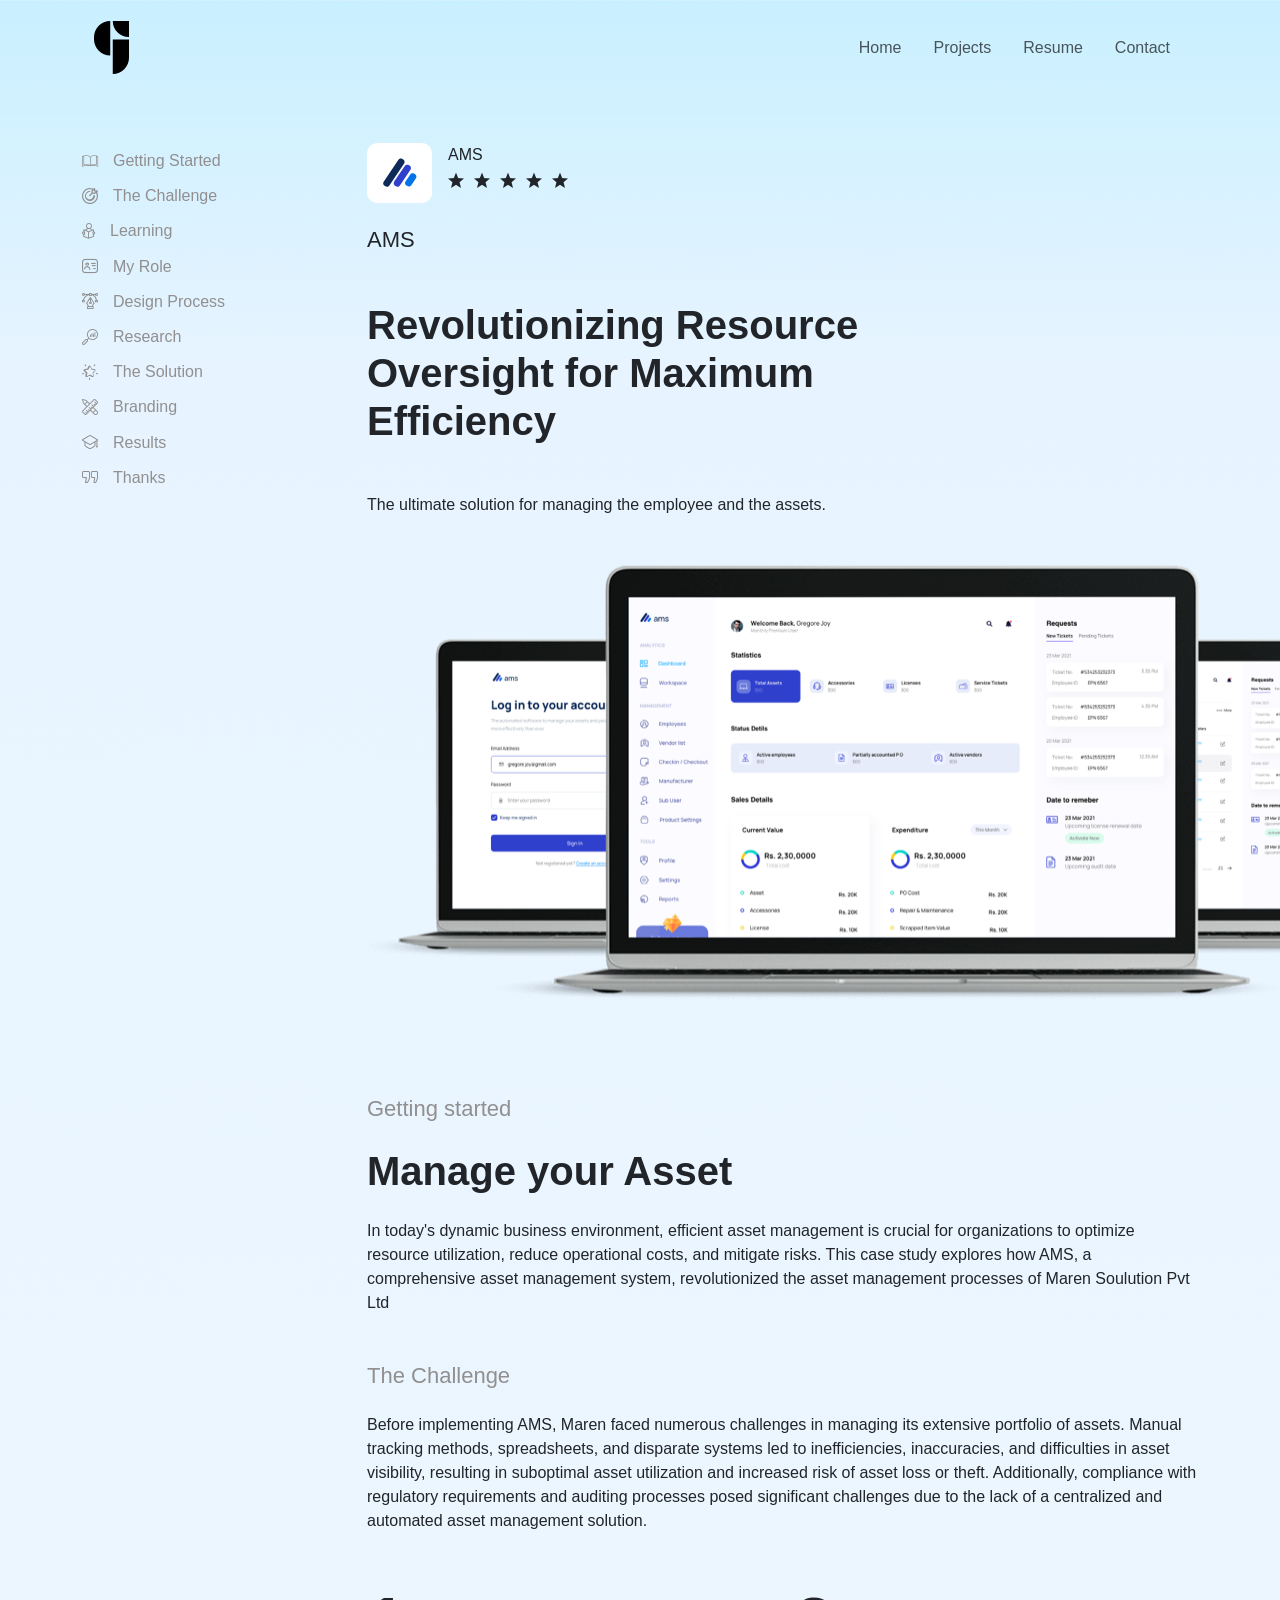
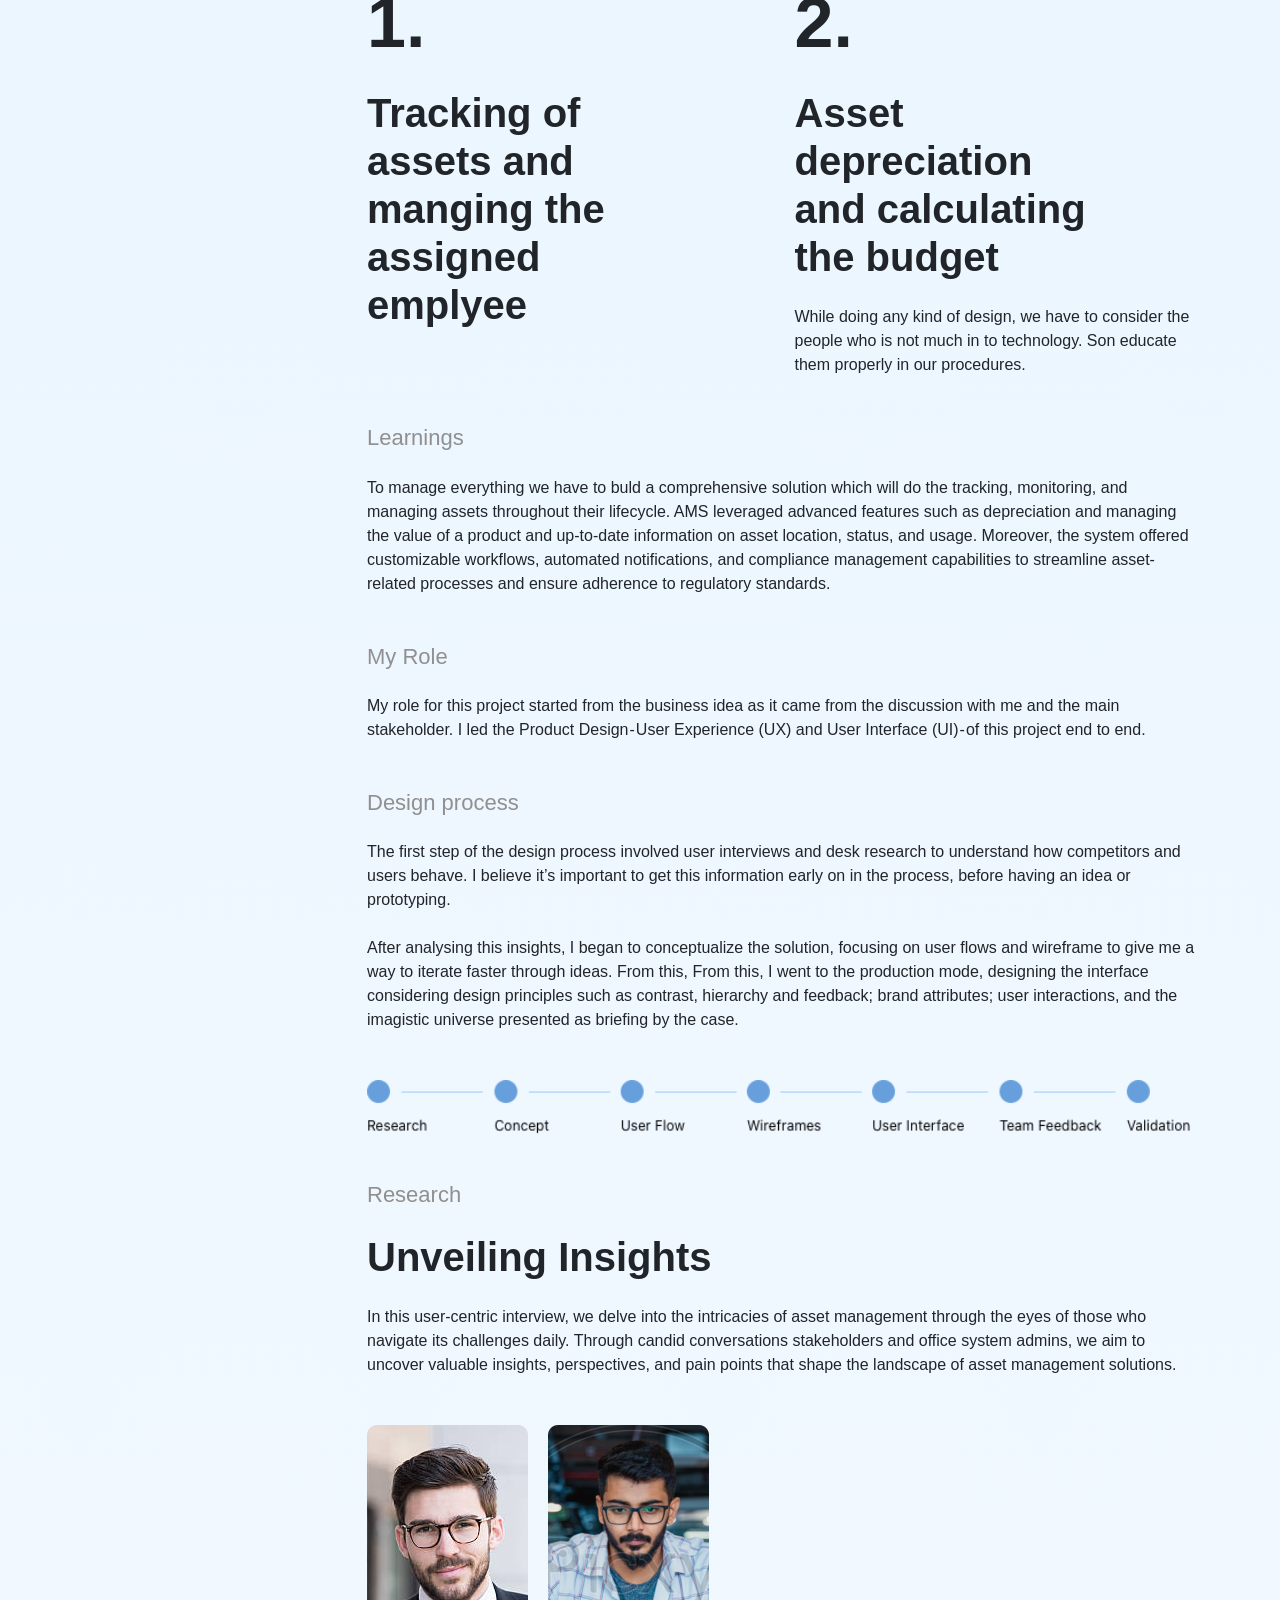
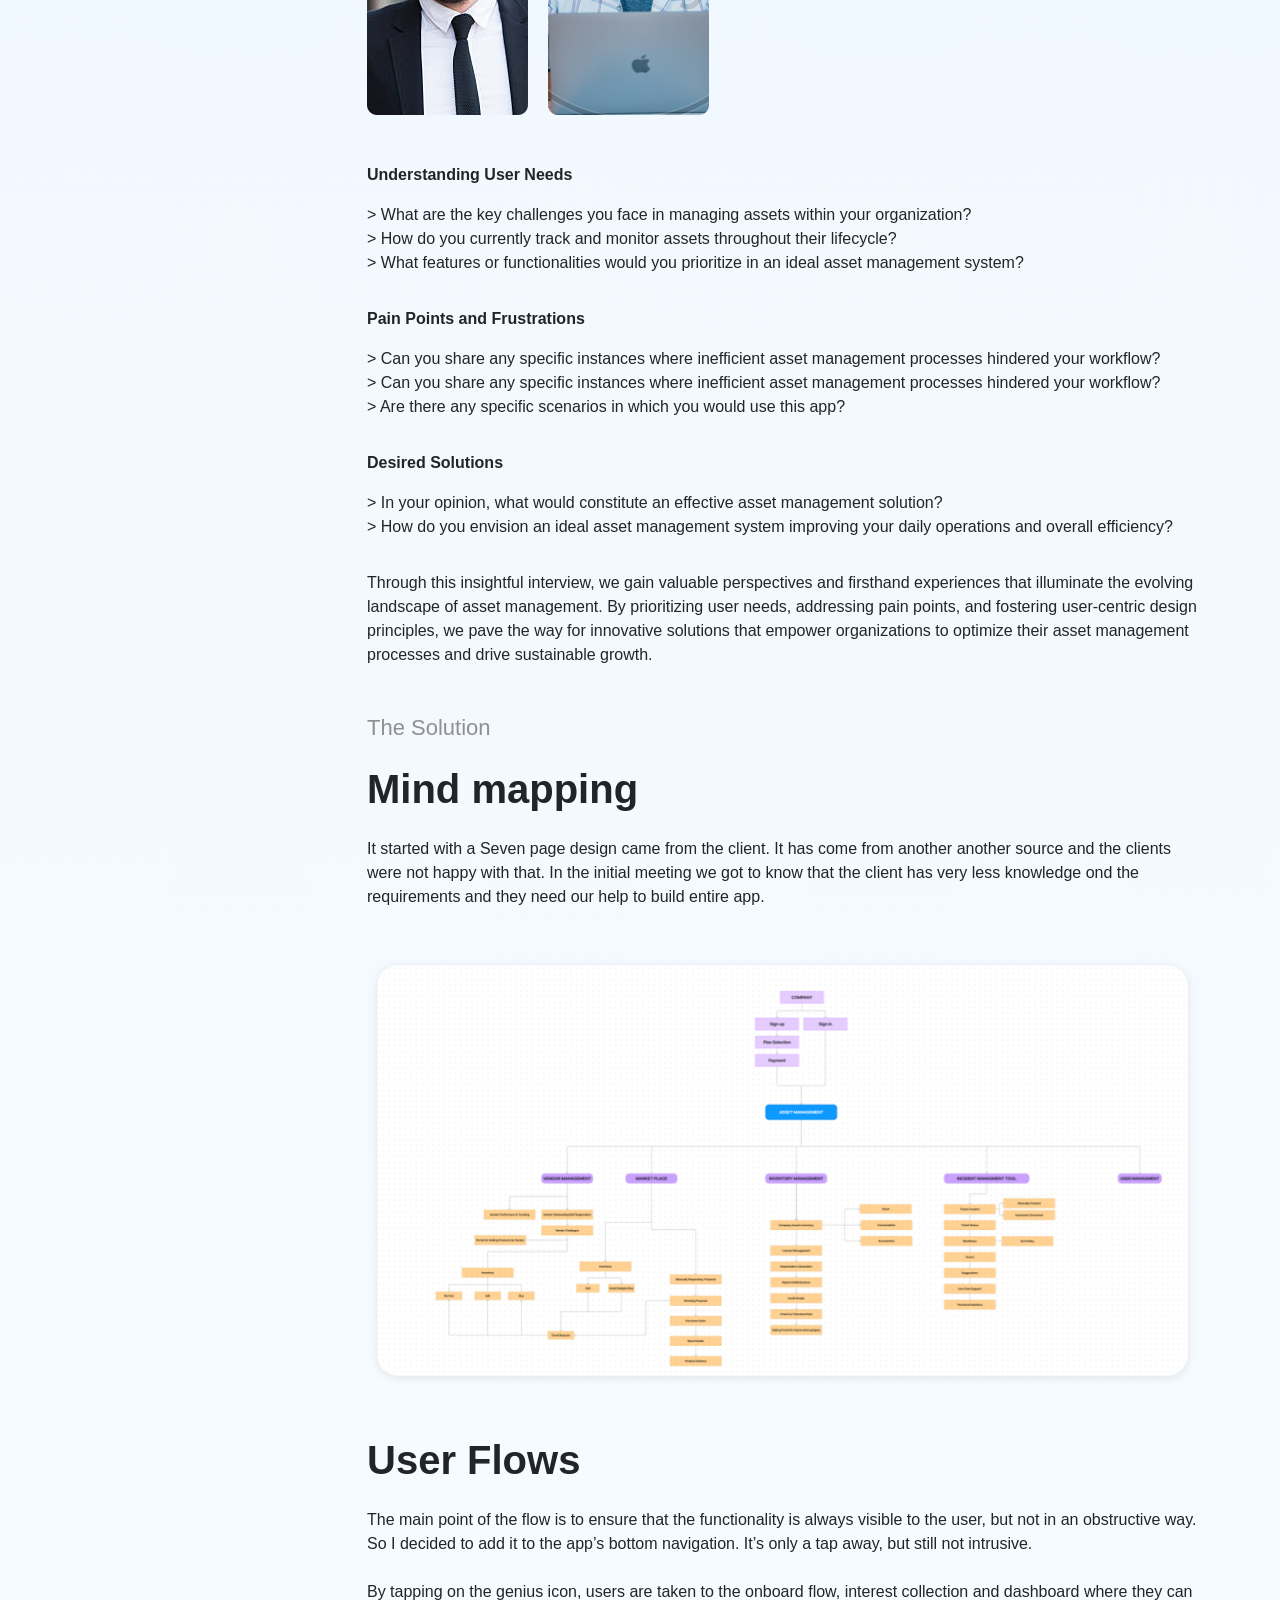
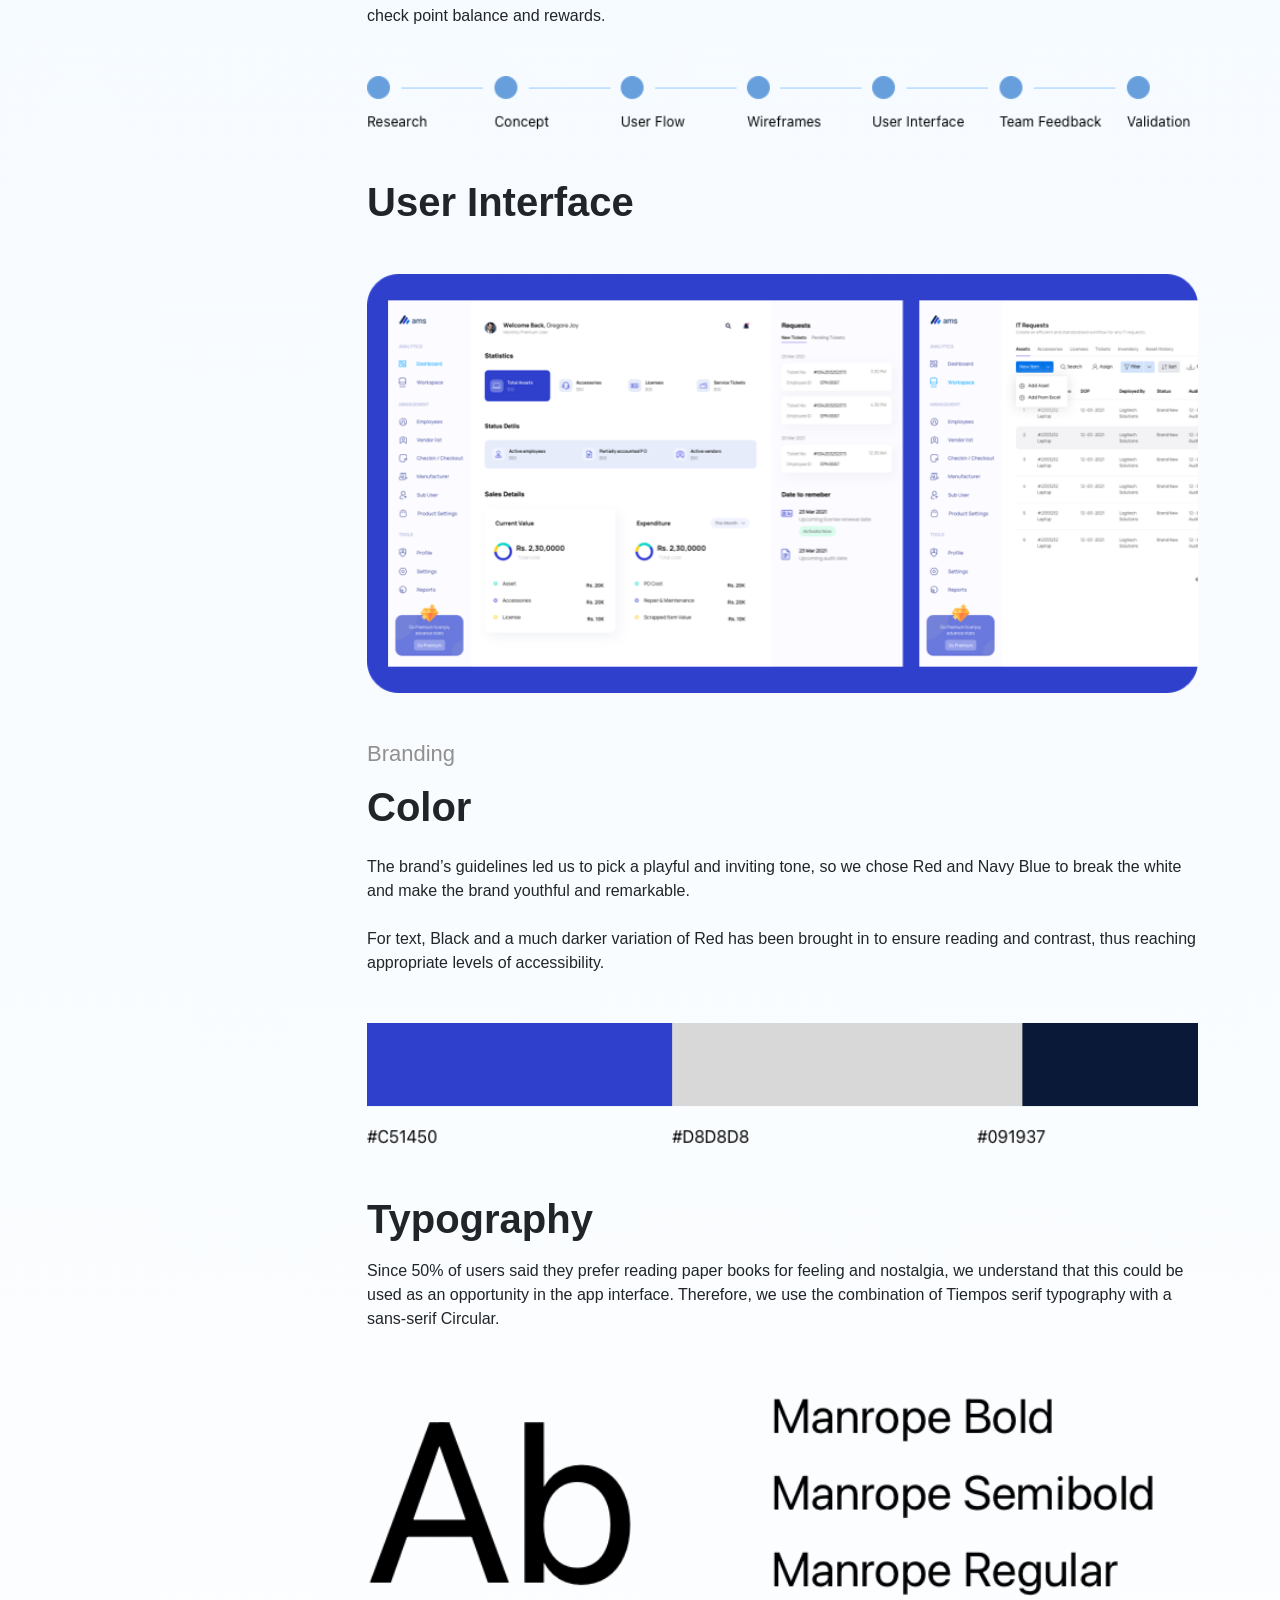
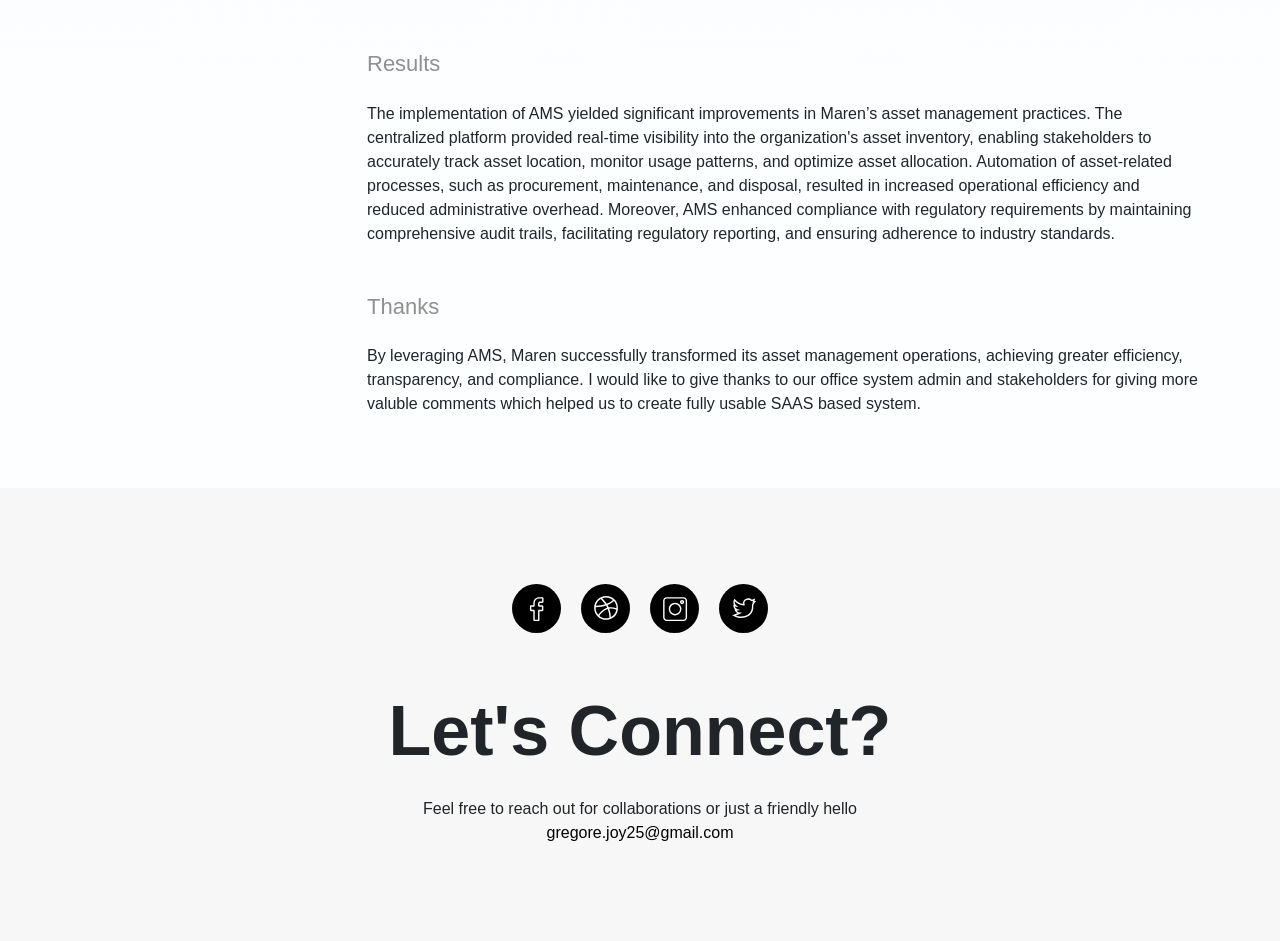
==== ams.html @ 289d96ae "Initial commit Initial commit" ====
<!DOCTYPE html>
<html lang="en">
<head>
	<meta charset="UTF-8">
    <meta content='width=device-width, initial-scale=1, maximum-scale=1, minimum-scale=1, user-scalable=0, user-scalable=no, shrink-to-fit=no' name='viewport' />
    <title>Gregore Joy</title>
    <link href="https://cdn.jsdelivr.net/npm/bootstrap@5.3.3/dist/css/bootstrap.min.css" rel="stylesheet" integrity="sha384-QWTKZyjpPEjISv5WaRU9OFeRpok6YctnYmDr5pNlyT2bRjXh0JMhjY6hW+ALEwIH" crossorigin="anonymous">
    
	<link rel="stylesheet" href="css/icomoon/style.css">
	<link rel="stylesheet" href="css/style.css">
</head>
<body class="body-bg-ams">
    <header class="header">
        <div class="container">
            <nav class="navbar navbar-expand-lg bg-body-tertiary">
                <div class="container-fluid">
                    <a class="navbar-brand" href="index.html"><img src="img/logo.svg" alt="logo" /></a>
                    <button class="navbar-toggler" type="button" data-bs-toggle="collapse" data-bs-target="#navbarSupportedContent" aria-controls="navbarSupportedContent" aria-expanded="false" aria-label="Toggle navigation">
                    <span class="navbar-toggler-icon"></span>
                    </button>
                    <div class="collapse navbar-collapse" id="navbarSupportedContent">
                    <ul class="navbar-nav ms-auto mb-2 mb-lg-0">
                        <li class="nav-item">
                        <a class="nav-link" aria-current="page" href="index.html">Home</a>
                        </li>
                        <li class="nav-item">
                        <a class="nav-link" href="projects.html">Projects</a>
                        </li>
                        <li class="nav-item">
                        <a class="nav-link" href="resume.html">Resume</a>
                        </li>
                        <li class="nav-item">
                        <a class="nav-link" href="contactus.html">Contact</a>
                        </li>
                    </ul>
                    </div>
                </div>
            </nav>
        </div>
    </header>
    <main>
        <div class="container">
            <div class="row">
                <div class="col-md-3 col-12">
                    <div id="simple-list-example" class="nav-fixed">
                    <a href="#gettingStart"><i class="icon-book"></i> Getting Started</a>
                    <a href="#theChallenge"><i class="icon-target"></i>  The Challenge</a>
                    <a href="#learning"><i class="icon-reading-book"></i> Learning</a>
                    <a href="#myRole"><i class="icon-card"></i> My Role</a>
                    <a href="#designProcess"><i class="icon-vector"></i> Design Process</a>
                    <a href="#research"><i class="icon-analytics"></i> Research</a>
                    <a href="#theSolution"><i class="icon-star"></i> The Solution</a>
                    <a href="#branding"><i class="icon-design"></i> Branding</a>
                    <a href="#results"><i class="icon-graduation"></i> Results</a>
                    <a href="#thanks"><i class="icon-quotation"></i> Thanks</a>
                  </div>
                </div>
                <div class="col-md-9 col-12">
                    <div data-bs-spy="scroll" data-bs-target="#simple-list-example" data-bs-offset="0" data-bs-smooth-scroll="true" class="scrollspy-example" tabindex="0">
                    <div class="d-flex gap-3">
                        <img src="img/ams-logo.svg" alt="ams logo" />
                        <div class="d-flex flex-column">
                            <p class="card-title">AMS</p>
                            <div class="star-rating">
                                <i class="icon-rating"></i>
                                <i class="icon-rating"></i>
                                <i class="icon-rating"></i>
                                <i class="icon-rating"></i>
                                <i class="icon-rating"></i>
                            </div>
                        </div>
                    </div>
                    <h6 class="mt-4">AMS</h6>
                    <h3 class="mt-5">Revolutionizing Resource
                         <span class="d-block">
                            Oversight for Maximum</span>
                            Efficiency</h3>
                    <p class="mt-5 mb-5">The ultimate solution for managing the employee and the assets.</p>
                    <img src="img/ams-app2.png" alt="sanar app" class="mb-5 app-img" />

                    <div id="gettingStart" class="mt-5">
                        <h6 class="gray-text">Getting started</h6>
                        <h3 class="mt-4">Manage your Asset</h3>
                        <p  class="mt-4">In today's dynamic business environment, efficient asset management is crucial for organizations to optimize resource utilization, reduce operational costs, and mitigate risks. This case study explores how AMS, a comprehensive asset management system, revolutionized the asset management processes of Maren Soulution Pvt Ltd</p>
                    </div>
                    <div id="theChallenge" class="mt-5">
                        <h6 class="gray-text">The Challenge</h6>
                        <p class="mt-4">Before implementing AMS, Maren faced numerous challenges in managing its extensive portfolio of assets. Manual tracking methods, spreadsheets, and disparate systems led to inefficiencies, inaccuracies, and difficulties in asset visibility, resulting in suboptimal asset utilization and increased risk of asset loss or theft. Additionally, compliance with regulatory requirements and auditing processes posed significant challenges due to the lack of a centralized and automated asset management solution.</p>
                        <div class="row mt-5">
                            <div class="col-md-6 zigzag">
                                <h2>1.</h2>
                                <h3 class="mt-4 mb-4">Tracking of
                                    <span class="d-block">assets and</span>
                                    <span class="d-block">manging the</span>
                                    <span class="d-block">assigned</span>
                                    emplyee</h3>
                            </div>
                            <div class="col-md-6">
                                <h2>2.</h2>
                                <h3 class="mt-4 mb-4">Asset
                                    <span class="d-block">depreciation</span>
                                    <span class="d-block">and calculating</span>
                                    the budget</h3>
                                <p>While doing any kind of design, we have to consider the people who is not much in to technology. Son educate them properly in our procedures.</p>
                            </div>
                        </div>
                    </div>
                    <div id="learning" class="mt-5">
                        <h6 class="gray-text">Learnings</h6>
                        <p class="mt-4">To manage everything we have to buld a comprehensive solution which will do  the tracking, monitoring, and managing assets throughout their lifecycle. AMS leveraged advanced features such as depreciation and managing the value of a product and up-to-date information on asset location, status, and usage. Moreover, the system offered customizable workflows, automated notifications, and compliance management capabilities to streamline asset-related processes and ensure adherence to regulatory standards.</p>
                    </div>
                    <div id="myRole" class="mt-5">
                        <h6 class="gray-text">My Role</h6>
                        <p class="mt-4 mb-4">My role for this project started from the business idea as it came from the discussion with me and the main stakeholder. I led the Product Design - User Experience (UX) and User Interface (UI) - of this project end to end.</p>
                    </div>
                    <div id="designProcess" class="mt-5">
                        <h6 class="gray-text">Design process</h6>
                        <p class="mt-4 mb-4">The first step of the design process involved user interviews and desk research to understand how competitors and users behave. I believe it’s important to get this information early on in the process, before having an idea or prototyping.
                        </p>
                        <p>After analysing this insights, I began to conceptualize the solution, focusing on user flows and wireframe to give me a way to iterate faster through ideas. From this, From this, I went to the production mode, designing the interface considering design principles such as contrast, hierarchy and feedback; brand attributes; user interactions, and the imagistic universe presented as briefing by the case.</p>
                        <img src="img/design-process-ams.png" alt="tools" class="mt-5 w-100" />
                    </div>
                    <div id="research" class="mt-5">
                        <h6 class="gray-text">Research</h6>
                        <h3 class="mt-4">Unveiling Insights</h3>
                        <p class="mt-4 mb-4">In this user-centric interview, we delve into the intricacies of asset management through the eyes of those who navigate its challenges daily. Through candid conversations stakeholders and office system admins, we aim to uncover valuable insights, perspectives, and pain points that shape the landscape of asset management solutions.</p>

                        <div class="my-team mt-5">
                            <figure>
                                <img src="img/research.png" alt="team" />
                            </figure>
                            <figure>
                                <img src="img/research1.png" alt="team" />
                            </figure>
                        </div>

                        
                        <div class="user-inter">
                        <strong>Understanding User Needs</strong>
                            <p class="mt-3">> What are the key challenges you face in managing assets within your organization?
                            </p>
                            <p>> How do you currently track and monitor assets throughout their lifecycle?
                            </p>
                            <p>> What features or functionalities would you prioritize in an ideal asset management system?</p>
                        </div>
                        <div class="user-inter">
                        <strong>Pain Points and Frustrations</strong>
                            <p class="mt-3">> Can you share any specific instances where inefficient asset management processes hindered 
                                your workflow?
                             </p>
                            <p>> Can you share any specific instances where inefficient asset management processes hindered 
                                your workflow?
                             </p>
                            <p>> Are there any specific scenarios in which you would use this app?</p>
                        </div>
                        <div class="user-inter">
                        <strong>Desired Solutions</strong>
                            <p class="mt-3">> In your opinion, what would constitute an effective asset management solution?
                            </p>
                            <p>> How do you envision an ideal asset management system improving your daily operations and 
                                overall efficiency?</p>
                        </div>
                        <p>Through this insightful interview, we gain valuable perspectives and firsthand experiences that illuminate the evolving landscape of asset management. By prioritizing user needs, addressing pain points, and fostering user-centric design principles, we pave the way for innovative solutions that empower organizations to optimize their asset management processes and drive sustainable growth.</p>
                    </div>
                    <div id="theSolution" class="mt-5">
                        <h6 class="gray-text">The Solution</h6>
                        <h3 class="mt-4">Mind mapping</h3>
                        <p class="mt-4 mb-4">It started with a Seven page design came from the client. It has come from another another source and the clients were not happy with that. In the initial meeting we got to know that the client has very less knowledge ond the requirements and they need our help to build entire app.</p>
                        <img src="img/mind-map.png" alt="mind" class="mt-5 d-block w-100" />
                        
                        <h3 class="mt-5">User Flows</h3>
                        <p class="mt-4 mb-4">The main point of the flow is to ensure that the functionality is always visible to the user, but not in an obstructive way. So I decided to add it to the app’s bottom navigation. It’s only a tap away, but still not intrusive.
                        </p>
                        <p>By tapping on the genius icon, users are taken to the onboard flow, interest collection and dashboard where they can check point balance and rewards.</p>
                        <img src="img/design-process-ams.png" alt="mind" class="mt-5 w-100" />
                        <h3 class="mt-5">User Interface</h3>
                        <img src="img/user-interface-ams.png" alt="mind" class="mt-5 d-block w-100" />
                        
                    </div>
                    <div id="branding" class="mt-5">
                        <h6 class="gray-text">Branding</h6>
                        <h3 class="mt-3">Color</h3>
                        <p class="mt-4 mb-4">The brand’s guidelines led us to pick a playful and inviting tone, so we chose Red and Navy Blue to break the white and make the brand youthful and remarkable.
                        </p>
                        <p>For text, Black and a much darker variation of Red has been brought in to ensure reading and contrast, thus reaching appropriate levels of accessibility.</p>
                        <img src="img/color-ams.png" alt="tools" class="mt-5 d-block w-100" />
                        <h3 class="mt-5">Typography</h3>
                        <p class="mt-3">Since 50% of users said they prefer reading paper books for feeling and nostalgia, we understand that this could be used as an opportunity in the app interface. Therefore, we use the combination of Tiempos serif typography with a sans-serif Circular.</p>
                        <img src="img/typography-ams.png" alt="tools" class="mt-5 d-block w-100" />

                    </div>
                    <div id="results" class="mt-5">
                        <h6 class="gray-text">Results</h6>
                        <p class="mt-4 mb-4">The implementation of AMS yielded significant improvements in Maren’s asset management practices. The centralized platform provided real-time visibility into the organization's asset inventory, enabling stakeholders to accurately track asset location, monitor usage patterns, and optimize asset allocation. Automation of asset-related processes, such as procurement, maintenance, and disposal, resulted in increased operational efficiency and reduced administrative overhead. Moreover, AMS enhanced compliance with regulatory requirements by maintaining comprehensive audit trails, facilitating regulatory reporting, and ensuring adherence to industry standards. </p>
                    </div>
                    <div id="thanks" class="mt-5">
                        <h6 class="gray-text">Thanks</h6>
                        <p class="mt-4 mb-4">By leveraging AMS, Maren successfully transformed its asset management operations, achieving greater efficiency, transparency, and compliance. I would like to give thanks to our office system admin and stakeholders for giving more valuble comments which helped us to create fully usable SAAS based system.</p>
                    </div>
                  </div>
                </div>
            </div>
        </div>
    </main>
    <footer class="footer">
        <div class="container">
            <div class="social">
                <a href="/">
                    <img src="img/fb.svg" alt="fb" />
                </a>
                <a href="/">
                    <img src="img/dribbble.svg" alt="dribbble" />
                </a>
                <a href="/">
                    <img src="img/instagram.svg" alt="instagram" />
                </a>
                <a href="/">
                    <img src="img/twitter.svg" alt="twitter" />
                </a>
            </div>
            <h2>Let's Connect?</h2>
            <p>Feel free to reach out for collaborations or just a friendly hello <a href="mailto:gregore.joy25@gmail.com" target="_blank">
gregore.joy25@gmail.com</p>
        </div>
    </footer>
    <script src="https://cdn.jsdelivr.net/npm/bootstrap@5.3.3/dist/js/bootstrap.bundle.min.js" integrity="sha384-YvpcrYf0tY3lHB60NNkmXc5s9fDVZLESaAA55NDzOxhy9GkcIdslK1eN7N6jIeHz" crossorigin="anonymous"></script>
</body>
</html>
---- css/icomoon/style.css ----
@font-face {
  font-family: 'icomoon';
  src:  url('fonts/icomoon.eot?vmjkdg');
  src:  url('fonts/icomoon.eot?vmjkdg#iefix') format('embedded-opentype'),
    url('fonts/icomoon.ttf?vmjkdg') format('truetype'),
    url('fonts/icomoon.woff?vmjkdg') format('woff'),
    url('fonts/icomoon.svg?vmjkdg#icomoon') format('svg');
  font-weight: normal;
  font-style: normal;
  font-display: block;
}

[class^="icon-"], [class*=" icon-"] {
  /* use !important to prevent issues with browser extensions that change fonts */
  font-family: 'icomoon' !important;
  speak: never;
  font-style: normal;
  font-weight: normal;
  font-variant: normal;
  text-transform: none;
  line-height: 1;

  /* Better Font Rendering =========== */
  -webkit-font-smoothing: antialiased;
  -moz-osx-font-smoothing: grayscale;
}

.icon-globe:before {
  content: "\e900";
}
.icon-wirte:before {
  content: "\e901";
}
.icon-line-chart:before {
  content: "\e902";
}
.icon-quotation:before {
  content: "\e903";
}
.icon-chats:before {
  content: "\e904";
}
.icon-target:before {
  content: "\e905";
}
.icon-vector:before {
  content: "\e906";
}
.icon-analytics:before {
  content: "\e907";
}
.icon-graduation:before {
  content: "\e908";
}
.icon-reading-book:before {
  content: "\e909";
}
.icon-graph:before {
  content: "\e90a";
}
.icon-design:before {
  content: "\e90b";
}
.icon-algorithm:before {
  content: "\e90c";
}
.icon-wireframe:before {
  content: "\e90d";
}
.icon-star:before {
  content: "\e90e";
}
.icon-group:before {
  content: "\e90f";
}
.icon-card:before {
  content: "\e910";
}
.icon-building:before {
  content: "\e911";
}
.icon-book:before {
  content: "\e912";
}
.icon-rating:before {
  content: "\e913";
}
.icon-booking:before {
  content: "\e914";
}
.icon-lock:before {
  content: "\e915";
}
.icon-logo:before {
  content: "\e916";
}
.icon-money-bag:before {
  content: "\e917";
}
.icon-right-arrow:before {
  content: "\e918";
}
.icon-trophy:before {
  content: "\e919";
}
---- css/style.css ----
@font-face { font-family: 'Cereal'; src: url('./fonts/airbnbcereal_w_lt-webfont.woff2') format('woff2'), url('./fonts/airbnbcereal_w_lt-webfont.woff') format('woff'); font-weight: 300; font-style: normal; }@font-face { font-family: 'Cereal'; src: url('./fonts/airbnbcereal_w_bk-webfont.woff2') format('woff2'), url('./fonts/airbnbcereal_w_bk-webfont.woff') format('woff'); font-weight: 400; font-style: normal; }@font-face { font-family: 'Cereal'; src: url('./fonts/airbnbcereal_w_md-webfont.woff2') format('woff2'), url('./fonts/airbnbcereal_w_md-webfont.woff') format('woff'); font-weight: 500; font-style: normal; }@font-face { font-family: 'Cereal'; src: url('./fonts/airbnbcereal_w_bd-webfont.woff2') format('woff2'), url('./fonts/airbnbcereal_w_bd-webfont.woff') format('woff'); font-weight: 600; font-style: normal; }@font-face { font-family: 'Cereal'; src: url('./fonts/airbnbcereal_w_xbd-webfont.woff2') format('woff2'), url('./fonts/airbnbcereal_w_xbd-webfont.woff') format('woff'); font-weight: 700; font-style: normal; } @font-face { font-family: 'Cereal'; src: url('./fonts/airbnbcereal_w_blk-webfont.woff2') format('woff2'), url('./fonts/airbnbcereal_w_blk-webfont.woff') format('woff'); font-weight: 800; font-style: normal; } 
:root {--primary:#6D401B;--primary-light:#e0eefc;--primary-dark:#3B2411;--success:#3CD546;--success-light:#E9FFF8;--success-dark:#33af5e;--info:#2098B8;--info-light:#F2FFFE;--info-dark:#006dbb;--warning:#11110e;--warning-light:#FFF8EC;--warning-dark:#d7a40a;--danger:#E34141;--danger-light:#FEBBBB;--danger-dark:#d7a40a;--secondary:#7494DD;--secondary-dark:#6487B2;--transparent:transparent;--static:static;--relative:relative;--absolute:absolute;--fixed:fixed;--border-solid:1px solid;--border-dashed:1px dashed;--center:center;--left:left;--right:right;--stretch:stretch;--middle :middle;--uppercase:uppercase;--underline:underline;--pointer:pointer;--none:none;--d-i-flex:inline-flex;--flex-end:flex-end;--flex-start:flex-start;--wrap:wrap;--space-between:space-between;;--d-flex:flex;--d-block:block;--d-i-block:inline-block;--pixel:2px;--percent:2%;--o-hidden:hidden; background-color: var(--light); font-synthesis: none; text-rendering: optimizeLegibility; -webkit-font-smoothing: antialiased; -moz-osx-font-smoothing: grayscale; -webkit-text-size-adjust: 100%; -ms-text-size-adjust:100%;-webkit-text-size-adjust:100%;-webkit-font-smoothing:antialiased;-moz-osx-font-smoothing:grayscale}h1,h2,h3,h4,h5,h6 {font-weight: 700;}h2{font-size: 70px;}
h3 {font-size: 40px;}h6 {font-size: 22px;font-weight: 500;}p{margin: 0;}
body{font:400 16px/1.5 Cereal,-apple-system,BlinkMacSystemFont,Arial,sans-serif!important;background-color: #F7F7F7;}.body-bg{background-color: var(--bs-body-bg);}.body-bg main,.body-bg-glutfit main,.body-bg-ams main {padding: 3rem 0;}
button,input {font:400 18px/1.7 Cereal,-apple-system,BlinkMacSystemFont,Arial,sans-serif!important;outline: none}.body-bg-glutfit {background: linear-gradient(#FFDEE7 0%, #FFF7F9 10%, #FFF 100%);}.body-bg-glutfit .header,.body-bg-glutfit .bg-body-tertiary,.body-bg-ams .header, .body-bg-ams .bg-body-tertiary{background: transparent!important;}.body-bg-ams {background: linear-gradient(#C9F0FF 0%, #E7F4FF 5%, #E7F4FF 5%, #FFF 100%);}
.header {background-color: var(--bs-body-bg);}.glutfit-text {color: #C51450;}
.bg-body-tertiary{background-color: var(--bs-body-bg)!important;}.navbar {padding: 1rem 0;}.navbar-expand-lg .navbar-nav .nav-link {padding: 0.5rem 1rem;}.hero-banner {background-color: var(--bs-body-bg);text-align: center;padding:4rem 9rem}.hero-banner h1{font-size: calc(var(--pixel)* 24);}code{color: #385EF3;}.jumborton {background-color: var(--bs-body-bg); padding: 5rem;border-radius: 40px;min-height: 592px;display: var(--d-flex);gap: 3rem;flex-wrap: wrap;margin-top: 3rem;}.sanar-bg{background: linear-gradient(#00D580, #00BABD);color: var(--bs-body-bg);}.jumborton-cnt{width: calc(50% - 3rem);}.jumborton-img {width: 50%;text-align: center;}.jumborton .title {margin: 40px 0;}.jumborton .details {background-color: #F8F8F8; border-radius: 20px;padding: 1.25rem 2rem;flex: 0 1 100%;color: var(--bs-black);height: 100%;}.jumborton .details .row {align-items: center;}.sanar-bg .details {background-color: #58D4CC;}.star-rating {display: flex;align-items: center;gap: 10px;margin-top: 5px;}.notewhisper-bg{background: linear-gradient(150deg, #02025F, #060707, #130D25, #000000, #0D3232, #017A6B);color: var(--bs-body-bg);}.notewhisper-bg .details {background: linear-gradient(150deg, #111247, #184545);color: var(--bs-body-bg);}.notewhisper-text {color: #49D0F1;}.notewhisper-bg .jumborton-cnt {background: url(img/notewhisper.png) no-repeat right;}.ams-bg{background: radial-gradient(#C9F0FF, #E7F4FF, #E7F4FF, #E6F1FF);}.ams-text{color:#2F40CD}.ams-bg .jumborton-img img {width: 100%;}.gstore-bg {background-color: #FFCCDB;}.fitfood-bg{position: relative;}.fitfood-bg::before {background: url('img/fitfood-bg.png') no-repeat right;content: '';position: absolute;right: 0;top: 0;width: 648px;height: 441px;}.fitfood-bg .jumborton-img{position: relative;} .fitfood-bg .details {background-color: #FFF5F8;margin-top: -48px;}.footer {padding: 6rem 0;text-align: center;background-color: #F7F7F7;}.social {display: flex;align-items: center;gap: 20px;justify-content: center;}.footer h2 {margin-top: 3.5rem;margin-bottom: 1.5rem;}.footer a {color: var(--bs-black);display: block;text-decoration: none;}
.projects {display: flex;flex-wrap: wrap;gap: 1.25rem;margin-top: 3rem;}.projects .card {width: 30%;text-align: center;padding: 3rem;border: none;border-radius: 15px;}.projects .fitfood-bg::before {right: auto; left: 0; bottom: -20px; top: auto; width: 400px; transform: rotate(-180deg);}.fitfood-bg .card-body~img {position: relative;z-index: 9;}.nav-fixed {display: flex;flex-direction: column; justify-content: center; position: sticky;top: 0;}.nav-fixed a {text-decoration: none;color: #918F8F;font-weight: 400;line-height: 2.2;display: inline-flex;align-items: center;gap: 15px;}.nav-fixed a.active {color: #000000;}.gray-text{color: #918F8F;}.zigzag{position: relative;}.zigzag:before {background: url('img/zigzag.png') no-repeat;width: 250px;height: 335px;content: '';position: absolute;top: 0;left: 0;z-index: -1;}.note-banner-bg {background: url('../img/notewhisper-bg.jpg') no-repeat;width: 100%;height: 900px;background-size: cover;margin-top: -98px;margin-bottom: 3rem;}.note-bg .header,.note-bg .bg-body-tertiary {background: transparent!important;}.note-bg .nav-link {color: #FFF;}.navbar-brand i {font-size: 50px;color: #FFF;}
.my-team {display: flex;align-items: center;gap: 1.25rem;margin-top: 2rem;}.user-inter {margin: 2rem 0;}.user-inter p {margin: 0;}.impact {border-radius: 1.25rem;padding: 1.25rem;background-color: #F8F8F8;margin-top: 2rem;}
.impact-flex {display: flex;align-items: center;justify-content: space-between;flex-wrap: wrap;}.impact-flex-item {display: flex;gap: 1rem;align-items: center;}.impact-flex-item i{font-size: 36px;}.impact-flex-item i.icon-rating{font-size: inherit;} hr {border-top: solid #979797;margin: 2rem 0;}
.lead-app {display: inline-flex;align-items: center;gap: 15px;}.icon-trophy {font-size: 28px;}.contactus {margin: 3rem 0;}.contactus .card {margin: 0 auto;width: 50%;}
@media only screen and (max-width: 768px), only screen and (max-device-width: 768px){
    .contactus .card {margin: 0 auto;width: 100%;}.projects .card,.jumborton-cnt,.app-img {width: 100%;}.hero-banner {padding: 1rem;}.jumborton {margin-top: 1rem;gap: 1rem;padding: 1rem;flex-direction: column;}.jumborton-img {text-align: center;margin: auto;}.jumborton-img img {width: 100%;}.jumborton .details {padding: 1rem;}.lead-app {margin: 0.75rem 0;}.text-end .btn-dark {display: block;width: 100%;}.fitfood-bg .details {margin-top: -18px;}.body-bg main, .body-bg-glutfit main, .body-bg-ams main {padding: 1rem 0;}.my-team {flex-wrap: wrap;}.note-banner-bg {background-size: 100%;height: 250px;}
}
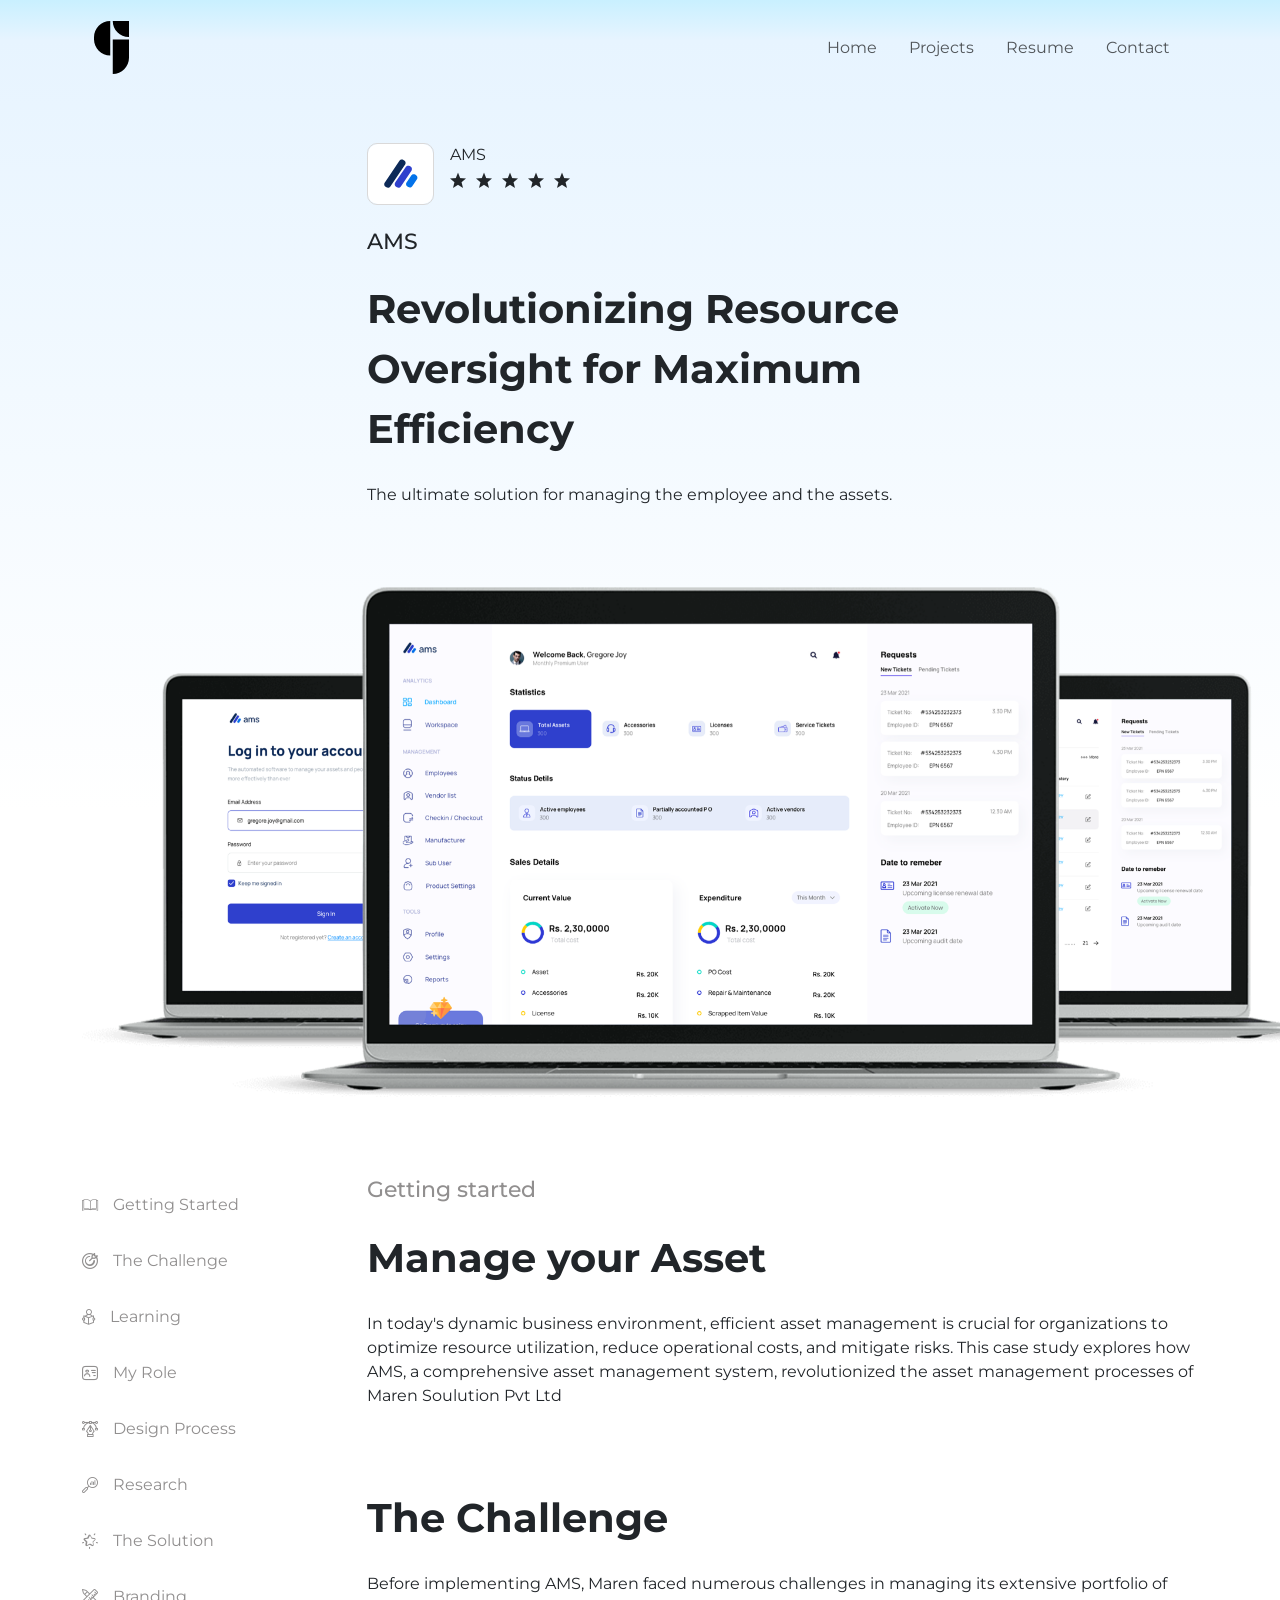
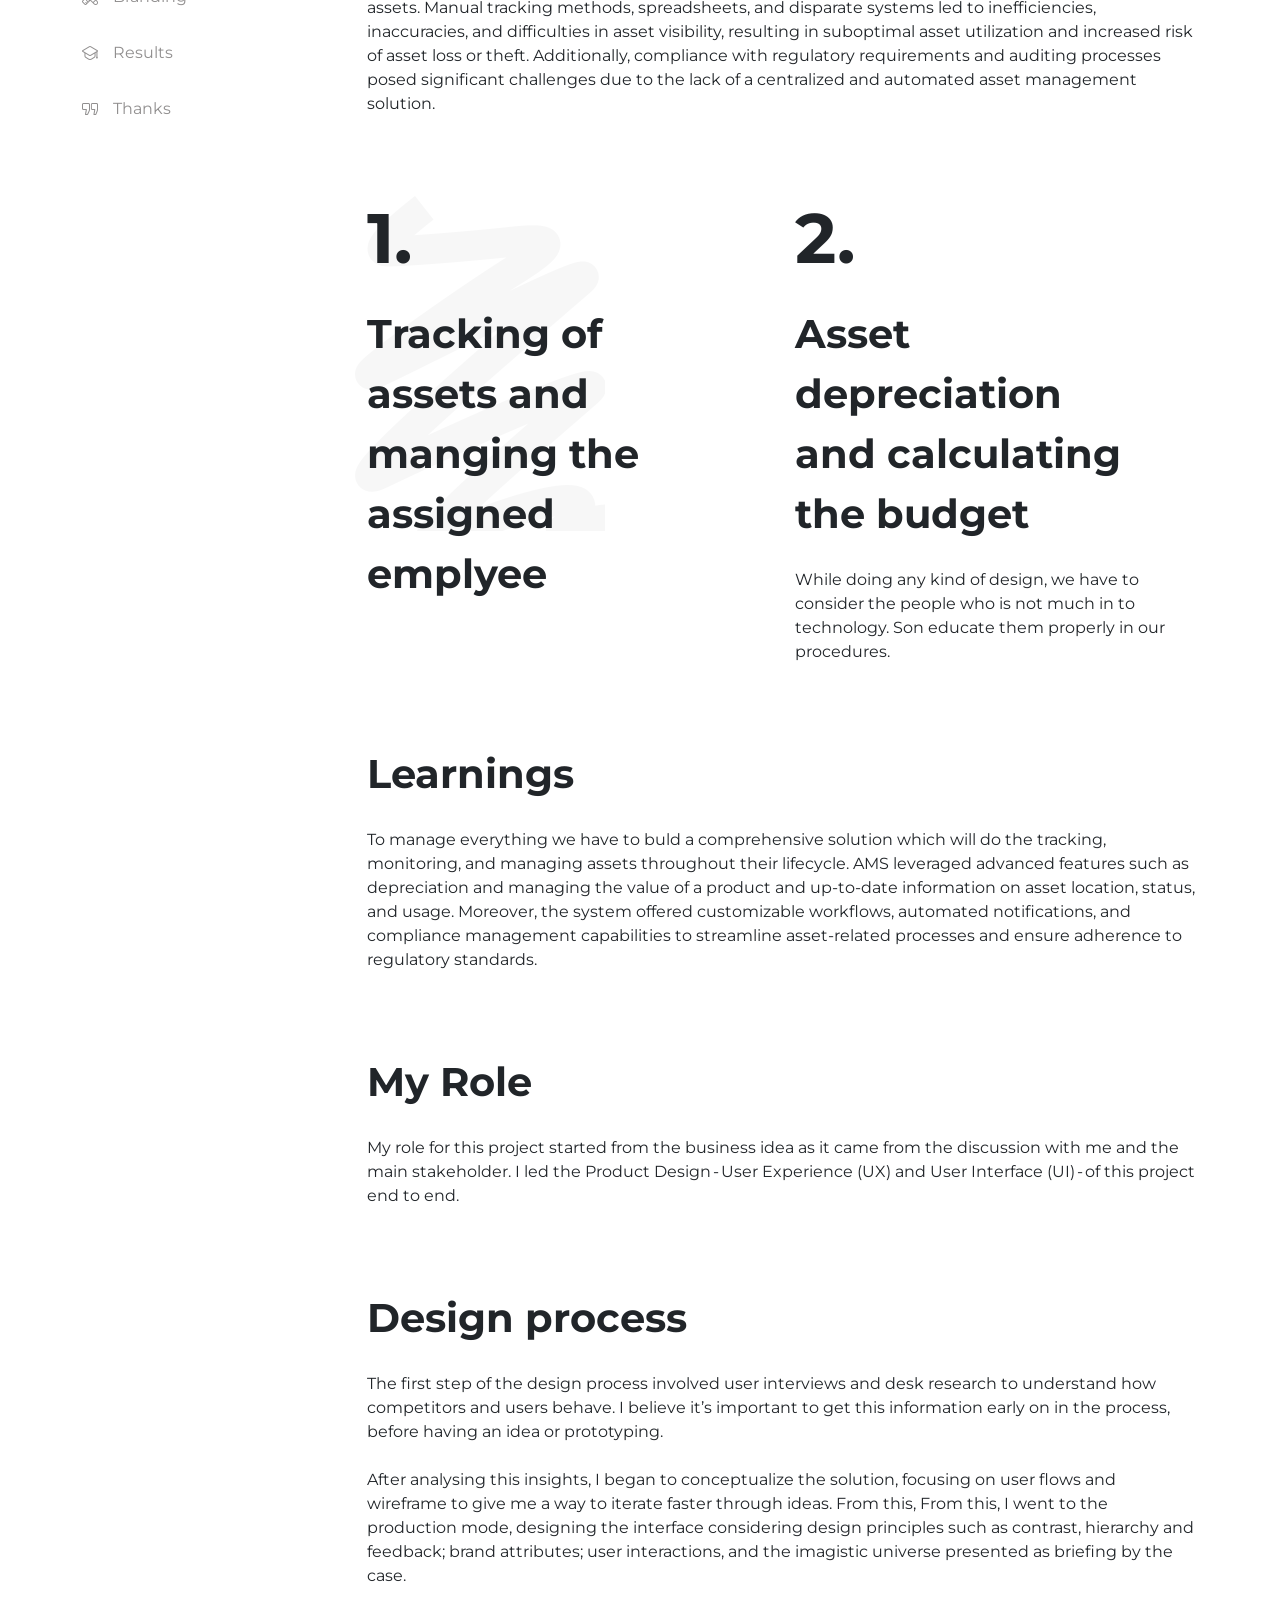
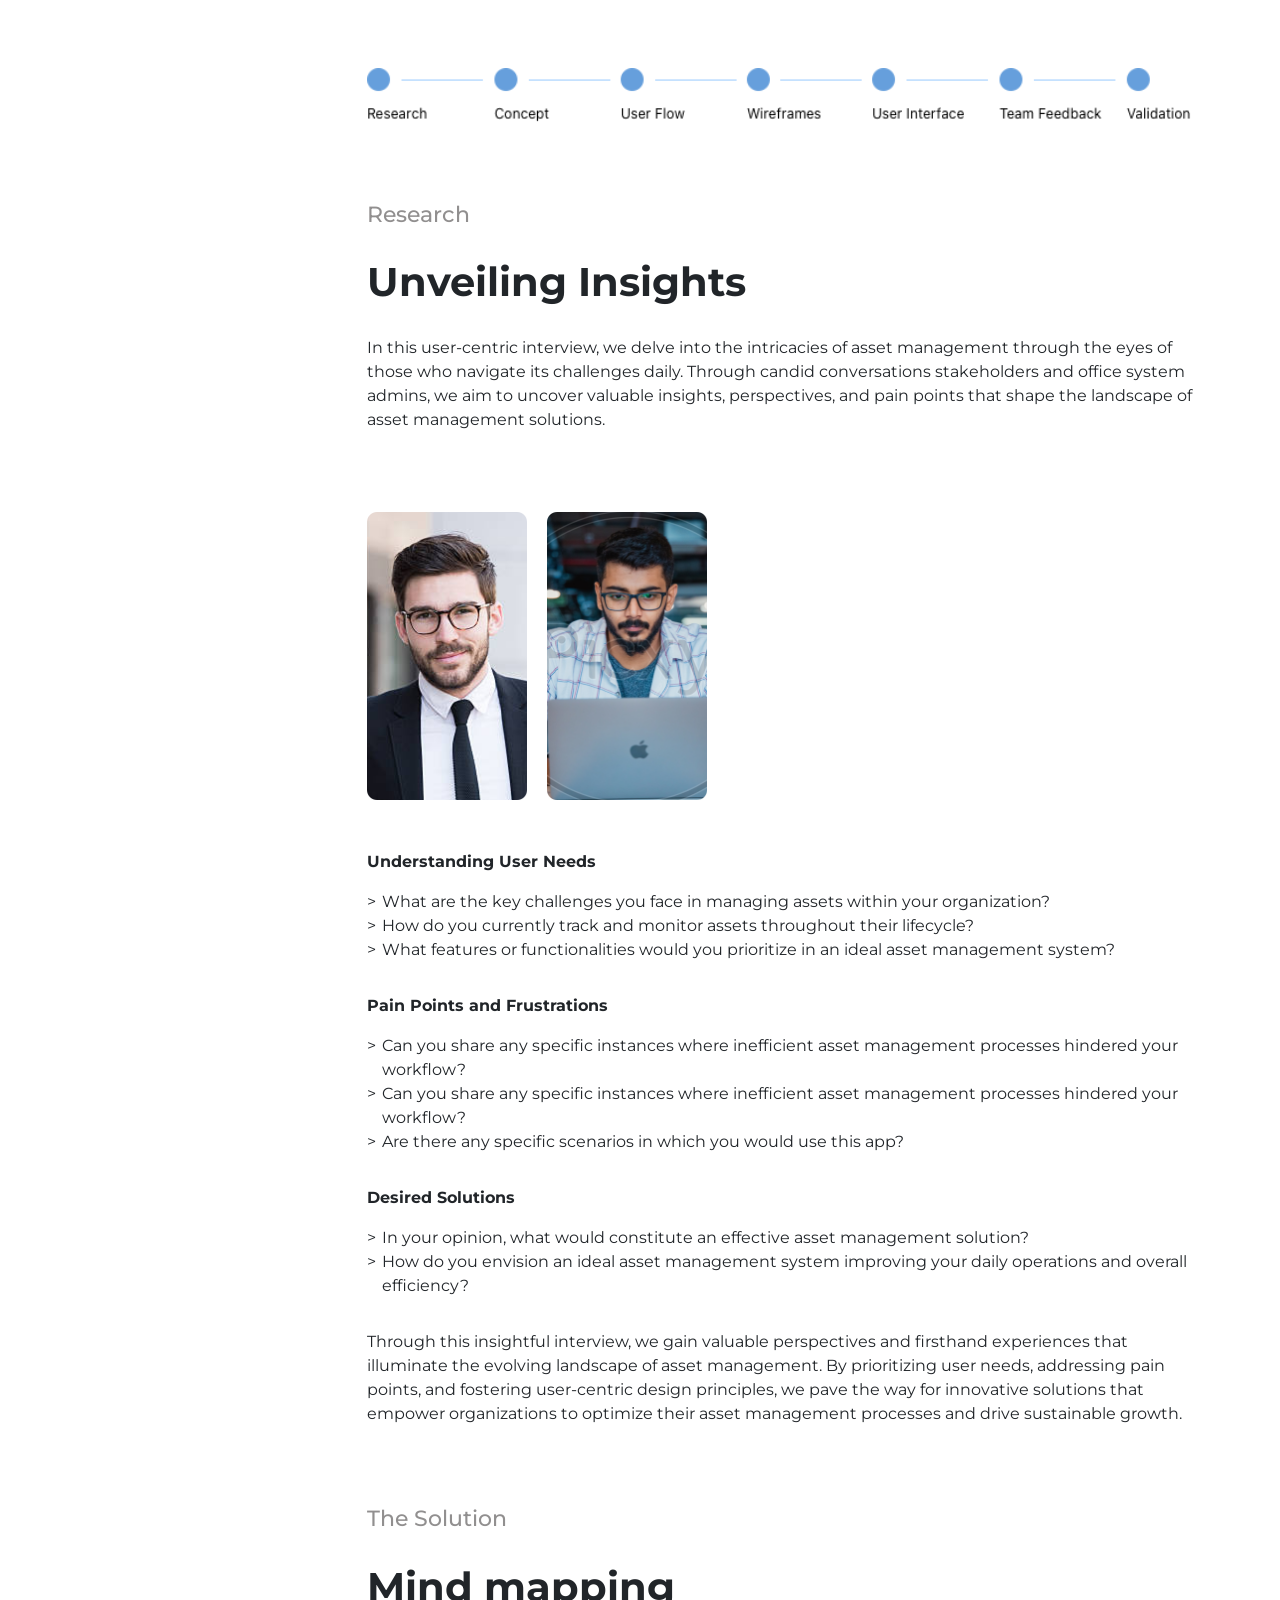
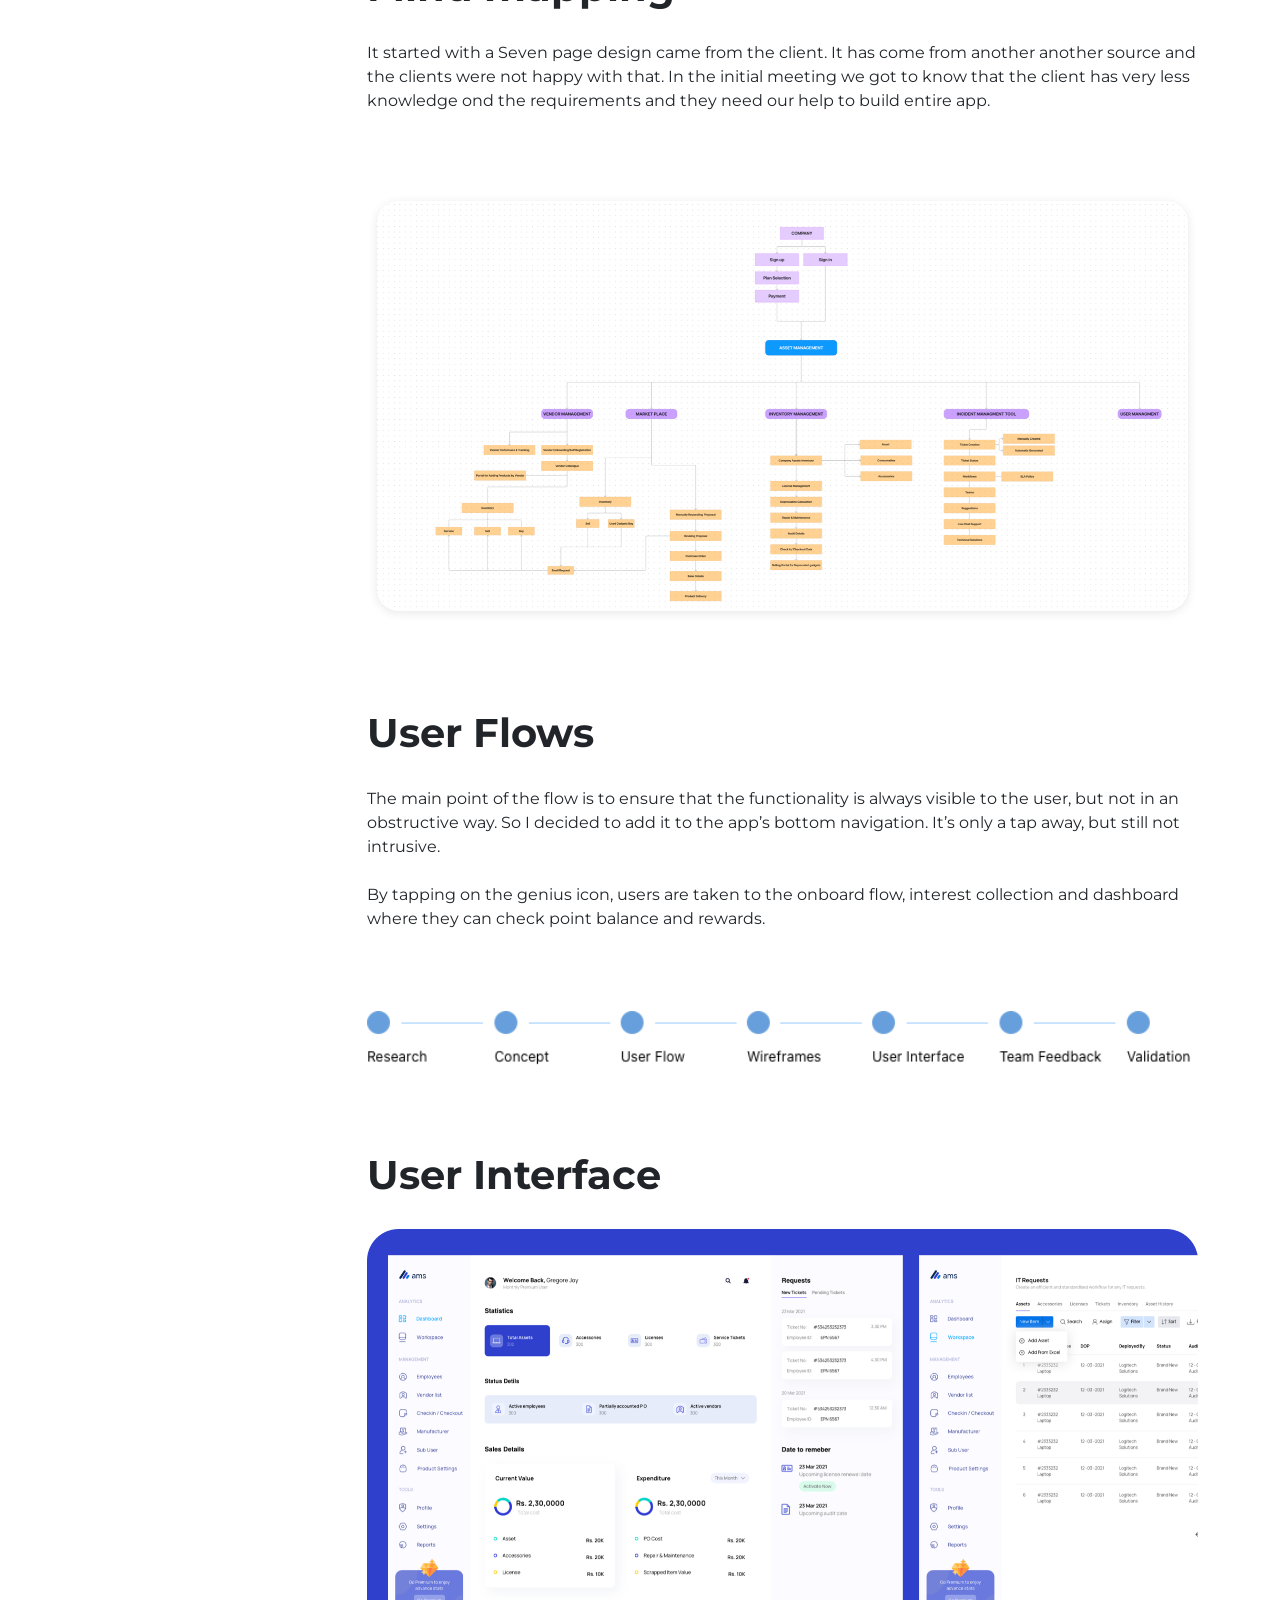
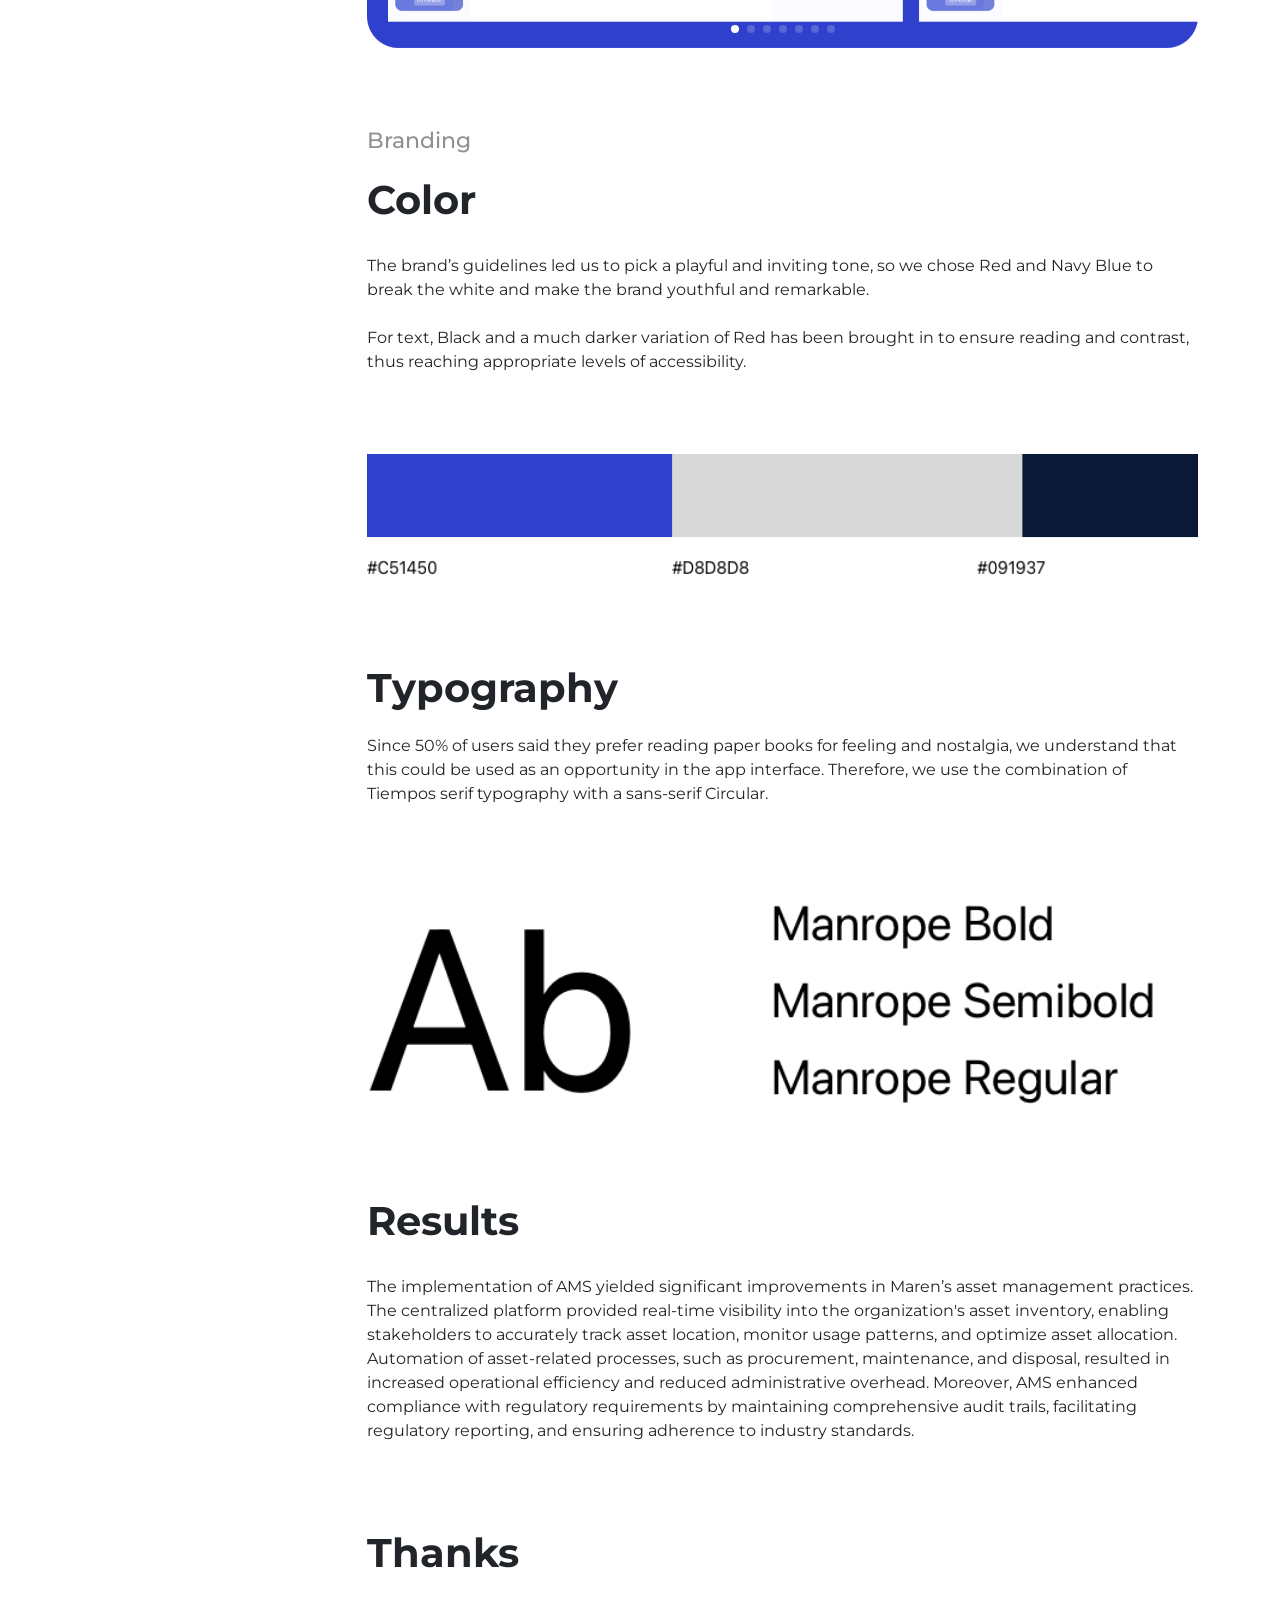
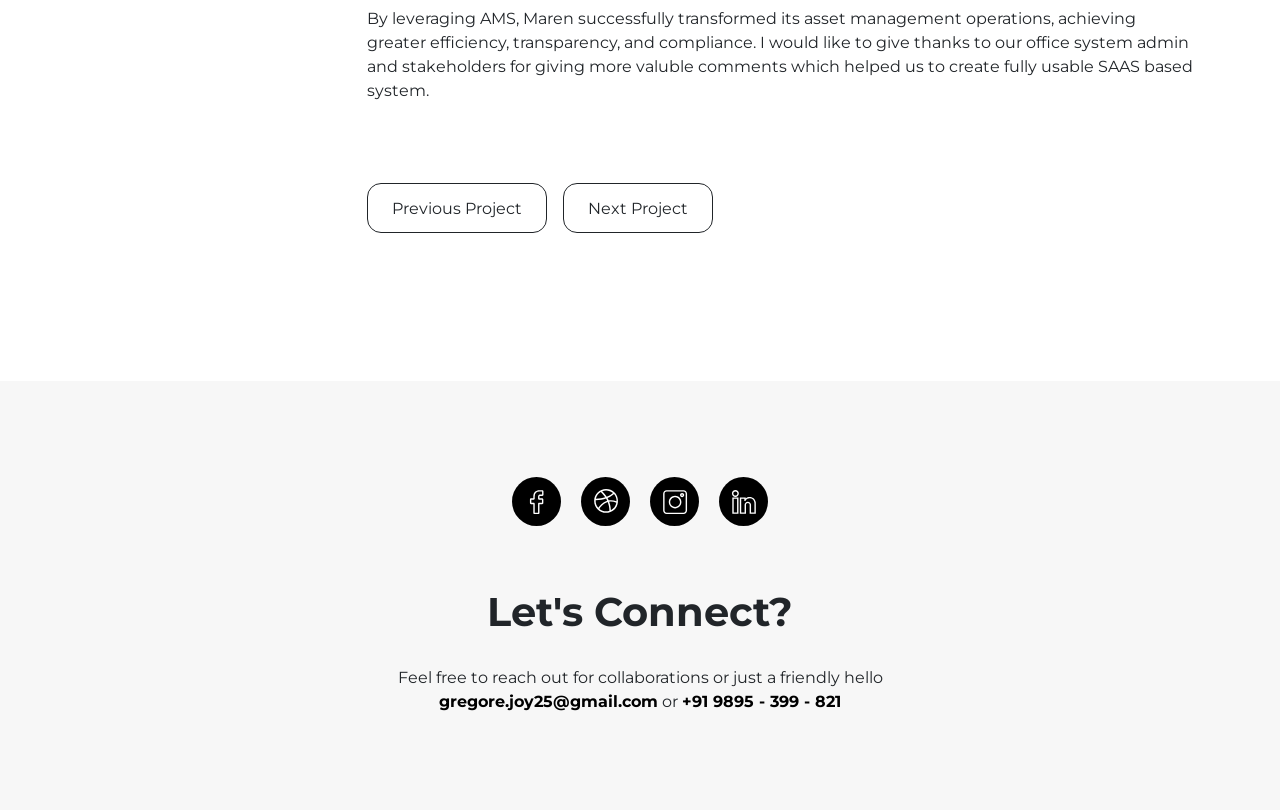
==== commit 0a16c84a: "update" ====
--- a/ams.html
+++ b/ams.html
@@ -5,11 +5,11 @@
     <meta content='width=device-width, initial-scale=1, maximum-scale=1, minimum-scale=1, user-scalable=0, user-scalable=no, shrink-to-fit=no' name='viewport' />
     <title>Gregore Joy</title>
     <link href="https://cdn.jsdelivr.net/npm/bootstrap@5.3.3/dist/css/bootstrap.min.css" rel="stylesheet" integrity="sha384-QWTKZyjpPEjISv5WaRU9OFeRpok6YctnYmDr5pNlyT2bRjXh0JMhjY6hW+ALEwIH" crossorigin="anonymous">
-    
+    <link rel="stylesheet"href="https://cdn.jsdelivr.net/npm/swiper@11/swiper-bundle.min.css"/>
 	<link rel="stylesheet" href="css/icomoon/style.css">
 	<link rel="stylesheet" href="css/style.css">
 </head>
-<body class="body-bg-ams">
+<body class="body-bg body-bg-ams">
     <header class="header">
         <div class="container">
             <nav class="navbar navbar-expand-lg bg-body-tertiary">
@@ -39,6 +39,39 @@
         </div>
     </header>
     <main>
+        <div class="glutfit-proj-bg">
+            <div class="container">
+                <div class="row">
+                    <div class="col-12 col-md-3">
+                        &nbsp;&nbsp;&nbsp;
+                    </div>
+                    <div class="col-12 col-md-9">
+                        <div class="d-flex gap-3">
+                            <img src="img/ams-logo.svg" alt="ams logo" class="logo-brdr" />
+                            <div class="d-flex flex-column">
+                                <p class="card-title">AMS</p>
+                                <div class="star-rating">
+                                    <i class="icon-rating"></i>
+                                    <i class="icon-rating"></i>
+                                    <i class="icon-rating"></i>
+                                    <i class="icon-rating"></i>
+                                    <i class="icon-rating"></i>
+                                </div>
+                            </div>
+                        </div>
+                        <h6 class="mt-4">AMS</h6>
+                        <h3 class="mt-4">Revolutionizing Resource
+                             <span class="d-block">
+                                Oversight for Maximum</span>
+                                Efficiency</h3>
+                        <p class="mt-4 mb-5">The ultimate solution for managing the employee and the assets.</p>
+    
+                    </div>
+                </div>
+                <img src="img/ams-app2.png" alt="sanar app" class="mb-5 app-img" />
+
+            </div>
+        </div>
         <div class="container">
             <div class="row">
                 <div class="col-md-3 col-12">
@@ -56,35 +89,15 @@
                   </div>
                 </div>
                 <div class="col-md-9 col-12">
-                    <div data-bs-spy="scroll" data-bs-target="#simple-list-example" data-bs-offset="0" data-bs-smooth-scroll="true" class="scrollspy-example" tabindex="0">
-                    <div class="d-flex gap-3">
-                        <img src="img/ams-logo.svg" alt="ams logo" />
-                        <div class="d-flex flex-column">
-                            <p class="card-title">AMS</p>
-                            <div class="star-rating">
-                                <i class="icon-rating"></i>
-                                <i class="icon-rating"></i>
-                                <i class="icon-rating"></i>
-                                <i class="icon-rating"></i>
-                                <i class="icon-rating"></i>
-                            </div>
-                        </div>
-                    </div>
-                    <h6 class="mt-4">AMS</h6>
-                    <h3 class="mt-5">Revolutionizing Resource
-                         <span class="d-block">
-                            Oversight for Maximum</span>
-                            Efficiency</h3>
-                    <p class="mt-5 mb-5">The ultimate solution for managing the employee and the assets.</p>
-                    <img src="img/ams-app2.png" alt="sanar app" class="mb-5 app-img" />
-
-                    <div id="gettingStart" class="mt-5">
-                        <h6 class="gray-text">Getting started</h6>
-                        <h3 class="mt-4">Manage your Asset</h3>
-                        <p  class="mt-4">In today's dynamic business environment, efficient asset management is crucial for organizations to optimize resource utilization, reduce operational costs, and mitigate risks. This case study explores how AMS, a comprehensive asset management system, revolutionized the asset management processes of Maren Soulution Pvt Ltd</p>
-                    </div>
+                    <div data-bs-spy="scroll" data-bs-target="#simple-list-example" data-bs-offset="90vh" data-bs-smooth-scroll="true" class="scrollspy-example" tabindex="0">
+                    
+                        <div id="gettingStart">
+                            <h6 class="gray-text">Getting started</h6>
+                            <h3 class="mt-4">Manage your Asset</h3>
+                            <p  class="mt-4">In today's dynamic business environment, efficient asset management is crucial for organizations to optimize resource utilization, reduce operational costs, and mitigate risks. This case study explores how AMS, a comprehensive asset management system, revolutionized the asset management processes of Maren Soulution Pvt Ltd</p>
+                        </div>
                     <div id="theChallenge" class="mt-5">
-                        <h6 class="gray-text">The Challenge</h6>
+                        <h3>The Challenge</h3>
                         <p class="mt-4">Before implementing AMS, Maren faced numerous challenges in managing its extensive portfolio of assets. Manual tracking methods, spreadsheets, and disparate systems led to inefficiencies, inaccuracies, and difficulties in asset visibility, resulting in suboptimal asset utilization and increased risk of asset loss or theft. Additionally, compliance with regulatory requirements and auditing processes posed significant challenges due to the lack of a centralized and automated asset management solution.</p>
                         <div class="row mt-5">
                             <div class="col-md-6 zigzag">
@@ -106,15 +119,15 @@
                         </div>
                     </div>
                     <div id="learning" class="mt-5">
-                        <h6 class="gray-text">Learnings</h6>
+                        <h3>Learnings</h3>
                         <p class="mt-4">To manage everything we have to buld a comprehensive solution which will do  the tracking, monitoring, and managing assets throughout their lifecycle. AMS leveraged advanced features such as depreciation and managing the value of a product and up-to-date information on asset location, status, and usage. Moreover, the system offered customizable workflows, automated notifications, and compliance management capabilities to streamline asset-related processes and ensure adherence to regulatory standards.</p>
                     </div>
                     <div id="myRole" class="mt-5">
-                        <h6 class="gray-text">My Role</h6>
+                        <h3>My Role</h3>
                         <p class="mt-4 mb-4">My role for this project started from the business idea as it came from the discussion with me and the main stakeholder. I led the Product Design - User Experience (UX) and User Interface (UI) - of this project end to end.</p>
                     </div>
                     <div id="designProcess" class="mt-5">
-                        <h6 class="gray-text">Design process</h6>
+                        <h3>Design process</h3>
                         <p class="mt-4 mb-4">The first step of the design process involved user interviews and desk research to understand how competitors and users behave. I believe it’s important to get this information early on in the process, before having an idea or prototyping.
                         </p>
                         <p>After analysing this insights, I began to conceptualize the solution, focusing on user flows and wireframe to give me a way to iterate faster through ideas. From this, From this, I went to the production mode, designing the interface considering design principles such as contrast, hierarchy and feedback; brand attributes; user interactions, and the imagistic universe presented as briefing by the case.</p>
@@ -125,7 +138,7 @@
                         <h3 class="mt-4">Unveiling Insights</h3>
                         <p class="mt-4 mb-4">In this user-centric interview, we delve into the intricacies of asset management through the eyes of those who navigate its challenges daily. Through candid conversations stakeholders and office system admins, we aim to uncover valuable insights, perspectives, and pain points that shape the landscape of asset management solutions.</p>
 
-                        <div class="my-team mt-5">
+                        <div class="my-team my-team3 mt-5">
                             <figure>
                                 <img src="img/research.png" alt="team" />
                             </figure>
@@ -137,27 +150,27 @@
                         
                         <div class="user-inter">
                         <strong>Understanding User Needs</strong>
-                            <p class="mt-3">> What are the key challenges you face in managing assets within your organization?
+                            <p class="mt-3"> What are the key challenges you face in managing assets within your organization?
                             </p>
-                            <p>> How do you currently track and monitor assets throughout their lifecycle?
+                            <p> How do you currently track and monitor assets throughout their lifecycle?
                             </p>
-                            <p>> What features or functionalities would you prioritize in an ideal asset management system?</p>
+                            <p> What features or functionalities would you prioritize in an ideal asset management system?</p>
                         </div>
                         <div class="user-inter">
                         <strong>Pain Points and Frustrations</strong>
-                            <p class="mt-3">> Can you share any specific instances where inefficient asset management processes hindered 
+                            <p class="mt-3"> Can you share any specific instances where inefficient asset management processes hindered 
                                 your workflow?
                              </p>
-                            <p>> Can you share any specific instances where inefficient asset management processes hindered 
+                            <p> Can you share any specific instances where inefficient asset management processes hindered 
                                 your workflow?
                              </p>
-                            <p>> Are there any specific scenarios in which you would use this app?</p>
+                            <p> Are there any specific scenarios in which you would use this app?</p>
                         </div>
                         <div class="user-inter">
                         <strong>Desired Solutions</strong>
-                            <p class="mt-3">> In your opinion, what would constitute an effective asset management solution?
+                            <p class="mt-3"> In your opinion, what would constitute an effective asset management solution?
                             </p>
-                            <p>> How do you envision an ideal asset management system improving your daily operations and 
+                            <p> How do you envision an ideal asset management system improving your daily operations and 
                                 overall efficiency?</p>
                         </div>
                         <p>Through this insightful interview, we gain valuable perspectives and firsthand experiences that illuminate the evolving landscape of asset management. By prioritizing user needs, addressing pain points, and fostering user-centric design principles, we pave the way for innovative solutions that empower organizations to optimize their asset management processes and drive sustainable growth.</p>
@@ -174,8 +187,32 @@
                         <p>By tapping on the genius icon, users are taken to the onboard flow, interest collection and dashboard where they can check point balance and rewards.</p>
                         <img src="img/design-process-ams.png" alt="mind" class="mt-5 w-100" />
                         <h3 class="mt-5">User Interface</h3>
-                        <img src="img/user-interface-ams.png" alt="mind" class="mt-5 d-block w-100" />
-                        
+                        <div class="swiper mySwiper mt-4">
+                            <div class="swiper-wrapper">
+                              <div class="swiper-slide">
+                                <img src="img/user-interface-ams.png" alt="mind" class="d-block w-100" />
+                              </div>
+                              <div class="swiper-slide">
+                                <img src="img/user-interface-ams1.png" alt="mind" class="d-block w-100" />
+                              </div>
+                              <div class="swiper-slide">
+                                <img src="img/user-interface-ams2.png" alt="mind" class="d-block w-100" />
+                              </div>
+                              <div class="swiper-slide">
+                                <img src="img/user-interface-ams3.png" alt="mind" class="d-block w-100" />
+                              </div>
+                              <div class="swiper-slide">
+                                <img src="img/user-interface-ams4.png" alt="mind" class="d-block w-100" />
+                              </div>
+                              <div class="swiper-slide">
+                                <img src="img/user-interface-ams5.png" alt="mind" class="d-block w-100" />
+                              </div>
+                              <div class="swiper-slide">
+                                <img src="img/user-interface-ams6.png" alt="mind" class="d-block w-100" />
+                              </div>
+                            </div>
+                            <div class="swiper-pagination"></div>
+                        </div>
                     </div>
                     <div id="branding" class="mt-5">
                         <h6 class="gray-text">Branding</h6>
@@ -190,12 +227,20 @@
 
                     </div>
                     <div id="results" class="mt-5">
-                        <h6 class="gray-text">Results</h6>
+                        <h3>Results</h3>
                         <p class="mt-4 mb-4">The implementation of AMS yielded significant improvements in Maren’s asset management practices. The centralized platform provided real-time visibility into the organization's asset inventory, enabling stakeholders to accurately track asset location, monitor usage patterns, and optimize asset allocation. Automation of asset-related processes, such as procurement, maintenance, and disposal, resulted in increased operational efficiency and reduced administrative overhead. Moreover, AMS enhanced compliance with regulatory requirements by maintaining comprehensive audit trails, facilitating regulatory reporting, and ensuring adherence to industry standards. </p>
                     </div>
                     <div id="thanks" class="mt-5">
-                        <h6 class="gray-text">Thanks</h6>
+                        <h3>Thanks</h3>
                         <p class="mt-4 mb-4">By leveraging AMS, Maren successfully transformed its asset management operations, achieving greater efficiency, transparency, and compliance. I would like to give thanks to our office system admin and stakeholders for giving more valuble comments which helped us to create fully usable SAAS based system.</p>
+                    </div>
+                    <div class="mt-5 d-flex align-items-center gap-3 ">
+                        <a href="notewhisper.html" class="btn btn-outline-dark px-4" type="button">
+                            Previous Project 
+                        </a>
+                        <a href="gstore.html" class="btn btn-outline-dark  px-4" type="button">
+                            Next Project 
+                        </a>
                     </div>
                   </div>
                 </div>
@@ -204,25 +249,41 @@
     </main>
     <footer class="footer">
         <div class="container">
+            
             <div class="social">
-                <a href="/">
+                <a href="https://m.facebook.com/profile.php?id=100001718047666&name=xhp_nt__fb__action__open_user" target="_blank">
                     <img src="img/fb.svg" alt="fb" />
                 </a>
-                <a href="/">
+                <a href="https://dribbble.com/Gregore" target="_blank">
                     <img src="img/dribbble.svg" alt="dribbble" />
                 </a>
-                <a href="/">
+                <a href="https://www.instagram.com/gregore.joy/" target="_blank">
                     <img src="img/instagram.svg" alt="instagram" />
                 </a>
-                <a href="/">
-                    <img src="img/twitter.svg" alt="twitter" />
+                <a href="https://www.linkedin.com/in/gregore-joy-69945725/" target="_blank">
+                    <img src="img/linkdin.svg" alt="linkedin" />
                 </a>
             </div>
-            <h2>Let's Connect?</h2>
-            <p>Feel free to reach out for collaborations or just a friendly hello <a href="mailto:gregore.joy25@gmail.com" target="_blank">
-gregore.joy25@gmail.com</p>
+            <h3>Let's Connect?</h3>
+            <p>Feel free to reach out for collaborations or just a friendly hello</p> <a href="mailto:gregore.joy25@gmail.com" target="_blank">
+            <strong>gregore.joy25@gmail.com</strong></a> or <a href="https://www.whatsapp.com/9895399821" target="_blank"><strong>+91 9895 - 399 - 821</strong></a>
         </div>
     </footer>
     <script src="https://cdn.jsdelivr.net/npm/bootstrap@5.3.3/dist/js/bootstrap.bundle.min.js" integrity="sha384-YvpcrYf0tY3lHB60NNkmXc5s9fDVZLESaAA55NDzOxhy9GkcIdslK1eN7N6jIeHz" crossorigin="anonymous"></script>
+    <script src="https://cdn.jsdelivr.net/npm/swiper@11/swiper-bundle.min.js"></script>
+    <script>
+        var swiper = new Swiper(".mySwiper", {
+          spaceBetween: 30,
+          centeredSlides: true,
+          autoplay: {
+            delay: 2500,
+            disableOnInteraction: false,
+          },
+          pagination: {
+            el: ".swiper-pagination",
+            clickable: true,
+          },
+        });
+      </script>
 </body>
 </html>
--- a/css/style.css
+++ b/css/style.css
@@ -1,14 +1,15 @@
-@font-face { font-family: 'Cereal'; src: url('./fonts/airbnbcereal_w_lt-webfont.woff2') format('woff2'), url('./fonts/airbnbcereal_w_lt-webfont.woff') format('woff'); font-weight: 300; font-style: normal; }@font-face { font-family: 'Cereal'; src: url('./fonts/airbnbcereal_w_bk-webfont.woff2') format('woff2'), url('./fonts/airbnbcereal_w_bk-webfont.woff') format('woff'); font-weight: 400; font-style: normal; }@font-face { font-family: 'Cereal'; src: url('./fonts/airbnbcereal_w_md-webfont.woff2') format('woff2'), url('./fonts/airbnbcereal_w_md-webfont.woff') format('woff'); font-weight: 500; font-style: normal; }@font-face { font-family: 'Cereal'; src: url('./fonts/airbnbcereal_w_bd-webfont.woff2') format('woff2'), url('./fonts/airbnbcereal_w_bd-webfont.woff') format('woff'); font-weight: 600; font-style: normal; }@font-face { font-family: 'Cereal'; src: url('./fonts/airbnbcereal_w_xbd-webfont.woff2') format('woff2'), url('./fonts/airbnbcereal_w_xbd-webfont.woff') format('woff'); font-weight: 700; font-style: normal; } @font-face { font-family: 'Cereal'; src: url('./fonts/airbnbcereal_w_blk-webfont.woff2') format('woff2'), url('./fonts/airbnbcereal_w_blk-webfont.woff') format('woff'); font-weight: 800; font-style: normal; } 
+@import url('https://fonts.googleapis.com/css2?family=Montserrat:wght@200;300;400;500;600;700;800&display=swap');
 :root {--primary:#6D401B;--primary-light:#e0eefc;--primary-dark:#3B2411;--success:#3CD546;--success-light:#E9FFF8;--success-dark:#33af5e;--info:#2098B8;--info-light:#F2FFFE;--info-dark:#006dbb;--warning:#11110e;--warning-light:#FFF8EC;--warning-dark:#d7a40a;--danger:#E34141;--danger-light:#FEBBBB;--danger-dark:#d7a40a;--secondary:#7494DD;--secondary-dark:#6487B2;--transparent:transparent;--static:static;--relative:relative;--absolute:absolute;--fixed:fixed;--border-solid:1px solid;--border-dashed:1px dashed;--center:center;--left:left;--right:right;--stretch:stretch;--middle :middle;--uppercase:uppercase;--underline:underline;--pointer:pointer;--none:none;--d-i-flex:inline-flex;--flex-end:flex-end;--flex-start:flex-start;--wrap:wrap;--space-between:space-between;;--d-flex:flex;--d-block:block;--d-i-block:inline-block;--pixel:2px;--percent:2%;--o-hidden:hidden; background-color: var(--light); font-synthesis: none; text-rendering: optimizeLegibility; -webkit-font-smoothing: antialiased; -moz-osx-font-smoothing: grayscale; -webkit-text-size-adjust: 100%; -ms-text-size-adjust:100%;-webkit-text-size-adjust:100%;-webkit-font-smoothing:antialiased;-moz-osx-font-smoothing:grayscale}h1,h2,h3,h4,h5,h6 {font-weight: 700;}h2{font-size: 70px;}
-h3 {font-size: 40px;}h6 {font-size: 22px;font-weight: 500;}p{margin: 0;}
-body{font:400 16px/1.5 Cereal,-apple-system,BlinkMacSystemFont,Arial,sans-serif!important;background-color: #F7F7F7;}.body-bg{background-color: var(--bs-body-bg);}.body-bg main,.body-bg-glutfit main,.body-bg-ams main {padding: 3rem 0;}
-button,input {font:400 18px/1.7 Cereal,-apple-system,BlinkMacSystemFont,Arial,sans-serif!important;outline: none}.body-bg-glutfit {background: linear-gradient(#FFDEE7 0%, #FFF7F9 10%, #FFF 100%);}.body-bg-glutfit .header,.body-bg-glutfit .bg-body-tertiary,.body-bg-ams .header, .body-bg-ams .bg-body-tertiary{background: transparent!important;}.body-bg-ams {background: linear-gradient(#C9F0FF 0%, #E7F4FF 5%, #E7F4FF 5%, #FFF 100%);}
-.header {background-color: var(--bs-body-bg);}.glutfit-text {color: #C51450;}
-.bg-body-tertiary{background-color: var(--bs-body-bg)!important;}.navbar {padding: 1rem 0;}.navbar-expand-lg .navbar-nav .nav-link {padding: 0.5rem 1rem;}.hero-banner {background-color: var(--bs-body-bg);text-align: center;padding:4rem 9rem}.hero-banner h1{font-size: calc(var(--pixel)* 24);}code{color: #385EF3;}.jumborton {background-color: var(--bs-body-bg); padding: 5rem;border-radius: 40px;min-height: 592px;display: var(--d-flex);gap: 3rem;flex-wrap: wrap;margin-top: 3rem;}.sanar-bg{background: linear-gradient(#00D580, #00BABD);color: var(--bs-body-bg);}.jumborton-cnt{width: calc(50% - 3rem);}.jumborton-img {width: 50%;text-align: center;}.jumborton .title {margin: 40px 0;}.jumborton .details {background-color: #F8F8F8; border-radius: 20px;padding: 1.25rem 2rem;flex: 0 1 100%;color: var(--bs-black);height: 100%;}.jumborton .details .row {align-items: center;}.sanar-bg .details {background-color: #58D4CC;}.star-rating {display: flex;align-items: center;gap: 10px;margin-top: 5px;}.notewhisper-bg{background: linear-gradient(150deg, #02025F, #060707, #130D25, #000000, #0D3232, #017A6B);color: var(--bs-body-bg);}.notewhisper-bg .details {background: linear-gradient(150deg, #111247, #184545);color: var(--bs-body-bg);}.notewhisper-text {color: #49D0F1;}.notewhisper-bg .jumborton-cnt {background: url(img/notewhisper.png) no-repeat right;}.ams-bg{background: radial-gradient(#C9F0FF, #E7F4FF, #E7F4FF, #E6F1FF);}.ams-text{color:#2F40CD}.ams-bg .jumborton-img img {width: 100%;}.gstore-bg {background-color: #FFCCDB;}.fitfood-bg{position: relative;}.fitfood-bg::before {background: url('img/fitfood-bg.png') no-repeat right;content: '';position: absolute;right: 0;top: 0;width: 648px;height: 441px;}.fitfood-bg .jumborton-img{position: relative;} .fitfood-bg .details {background-color: #FFF5F8;margin-top: -48px;}.footer {padding: 6rem 0;text-align: center;background-color: #F7F7F7;}.social {display: flex;align-items: center;gap: 20px;justify-content: center;}.footer h2 {margin-top: 3.5rem;margin-bottom: 1.5rem;}.footer a {color: var(--bs-black);display: block;text-decoration: none;}
-.projects {display: flex;flex-wrap: wrap;gap: 1.25rem;margin-top: 3rem;}.projects .card {width: 30%;text-align: center;padding: 3rem;border: none;border-radius: 15px;}.projects .fitfood-bg::before {right: auto; left: 0; bottom: -20px; top: auto; width: 400px; transform: rotate(-180deg);}.fitfood-bg .card-body~img {position: relative;z-index: 9;}.nav-fixed {display: flex;flex-direction: column; justify-content: center; position: sticky;top: 0;}.nav-fixed a {text-decoration: none;color: #918F8F;font-weight: 400;line-height: 2.2;display: inline-flex;align-items: center;gap: 15px;}.nav-fixed a.active {color: #000000;}.gray-text{color: #918F8F;}.zigzag{position: relative;}.zigzag:before {background: url('img/zigzag.png') no-repeat;width: 250px;height: 335px;content: '';position: absolute;top: 0;left: 0;z-index: -1;}.note-banner-bg {background: url('../img/notewhisper-bg.jpg') no-repeat;width: 100%;height: 900px;background-size: cover;margin-top: -98px;margin-bottom: 3rem;}.note-bg .header,.note-bg .bg-body-tertiary {background: transparent!important;}.note-bg .nav-link {color: #FFF;}.navbar-brand i {font-size: 50px;color: #FFF;}
-.my-team {display: flex;align-items: center;gap: 1.25rem;margin-top: 2rem;}.user-inter {margin: 2rem 0;}.user-inter p {margin: 0;}.impact {border-radius: 1.25rem;padding: 1.25rem;background-color: #F8F8F8;margin-top: 2rem;}
+h3 {font-size: 40px;line-height: 60px;}h5 {font-size: 30px;}h6 {font-size: 22px;font-weight: 500;}p{margin: 0;}
+body{font-family:'Montserrat', sans-serif;background-color: #F7F7F7;font-size: 1rem;}.body-bg{background-color: var(--bs-body-bg);}.body-bg main,.body-bg-glutfit main,.body-bg-ams main {padding: 3rem 0;position: relative;}
+button,input {font:400 18px/1.7 Cereal,-apple-system,BlinkMacSystemFont,Arial,sans-serif!important;outline: none}.body-bg-glutfit{position: relative;} .body-bg-glutfit::before{content: '';position: absolute;top: 0;left: 0;right: 0;height: 90vh; background: linear-gradient(#FFDEE7 0%, #FFF7F9 50%, #FFF 100%);}.body-bg-glutfit .header,.body-bg-glutfit .bg-body-tertiary,.body-bg-ams .header, .body-bg-ams .bg-body-tertiary{background: transparent!important;}.body-bg-ams:before {content: '';position: absolute;top: 0;left: 0;right: 0;height: 90vh;background: linear-gradient(#C9F0FF 0%, #E7F4FF 5%, #E7F4FF 5%, #FFF 100%);}
+.header {background-color: var(--bs-body-bg);position: relative;}.glutfit-text {color: #C51450;}
+.btn {border-radius: 14px;height: 50px;padding: 0;line-height: 50px;}
+.bg-body-tertiary{background-color: var(--bs-body-bg)!important;}.navbar {padding: 1rem 0;}.navbar-expand-lg .navbar-nav .nav-link {padding: 0.5rem 1rem;}.hero-banner {background-color: var(--bs-body-bg);text-align: center;padding:4rem 9rem}.hero-banner h1{font-size: calc(var(--pixel)* 20);margin-top: 30px;}.hero-banner h5{font-weight: normal;font-size: 20px;}code{color: #385EF3;}.jumborton {background-color: var(--bs-body-bg); padding: 5rem;border-radius: 40px;min-height: 746px;display: var(--d-flex);gap: 3rem;flex-wrap: wrap;margin-top: 3rem;}.sanar-bg{background: linear-gradient(#00D580, #00BABD);color: var(--bs-body-bg);}.jumborton-cnt{width: 50%;}.jumborton-img {width: calc(50% - 3rem);text-align: center;}.jumborton .title {margin: 40px 0;line-height: 54px;}.jumborton .details {background-color: #F8F8F8; border-radius: 20px;padding: 1.25rem 2rem;flex: 0 1 100%;color: var(--bs-black);height: 100%;}.jumborton .details .row {align-items: center;}.sanar-bg .details {background-color: #58D4CC;}.star-rating {display: flex;align-items: center;gap: 10px;margin-top: 5px;}.notewhisper-bg{background: linear-gradient(150deg, #02025F, #060707, #130D25, #000000, #0D3232, #017A6B);color: var(--bs-body-bg);}.notewhisper-bg .details {background: linear-gradient(150deg, #111247, #184545);color: var(--bs-body-bg);}.notewhisper-text {color: #49D0F1;}.notewhisper-bg .jumborton-cnt {background: url('../img/notewhisper.png') no-repeat right bottom;}.ams-bg{background: radial-gradient(#C9F0FF, #E7F4FF, #E7F4FF, #E6F1FF);gap: 1rem;}.ams-text{color:#2F40CD}.ams-bg .jumborton-img img {width: 160%; margin-left: -240px; margin-top: 130px;}.gstore-bg {background-color: #FFCCDB;}.fitfood-bg{position: relative;}.fitfood-bg::before {background: url('../img/fitfood-bg.png') no-repeat right;content: '';position: absolute;right: 0;top: 0;width: 648px;height: 441px;}.fitfood-bg .jumborton-img{position: relative;} .fitfood-bg .details {background-color: #FFF5F8;margin-top: -95px;}.footer {padding: 6rem 0;text-align: center;background-color: #F7F7F7;margin-top: 100px;}.social {display: flex;align-items: center;gap: 20px;justify-content: center;}.footer h3 {margin-top: 3.5rem;margin-bottom: 1.5rem;}.footer a {color: var(--bs-black);display: inline-block;text-decoration: none;}
+.projects {display: flex;flex-wrap: wrap;gap: 1.25rem;margin-top: 3rem;}.projects .card {width: 30%;text-align: center;padding: 3rem 2rem;border: none;border-radius: 15px;height: 630px;overflow: hidden;cursor: pointer;text-decoration: none;}.projects .card .card-body{padding: 0;position: relative;z-index: 1;}.projects .card .card-body~img {width:92%;margin: 2rem auto 0 auto;}.projects .ams-bg .card-body~img{width: 170%; position: absolute; bottom: 0; left: -25px;}.projects .fitfood-bg .card-body~img{width: 65%; left: 50%; position: absolute; bottom: 0; transform: translateX(-50%);margin-top: 0;}.projects .card .card-body .title{font-size: 24px;margin: 1.25rem 0 1rem;line-height: 34px;}.sub-title {font-size: 20px;}.projects .fitfood-bg::before {background: url('../img/fitfood-proj-bg.png') no-repeat;background-size: 100%;right: auto; left: 0; bottom: -20px; top: auto; width: 100%;}.fitfood-bg .card-body~img {position: relative;z-index: 9;}.nav-fixed {display: flex;flex-direction: column; justify-content: center; position: sticky;top: 0;}.nav-fixed a {text-decoration: none;color: #918F8F;font-weight: 400;line-height: 3.5;display: inline-flex;align-items: center;gap: 15px;}.nav-fixed a.active {color: #000000;}.gray-text{color: #918F8F;}.zigzag{position: relative;}.zigzag:before {background: url('../img/zigzag.png') no-repeat;width: 250px;height: 335px;content: '';position: absolute;top: 0;left: 0;z-index: -1;}.note-banner-bg {background: url('../img/notewhisper-bg.jpg') no-repeat;width: 100%;height: 900px;background-size: cover;margin-top: -98px;margin-bottom: 3rem;}.note-bg .header,.note-bg .bg-body-tertiary {background: transparent!important;}.note-bg .nav-link {color: #FFF;}.navbar-brand i {font-size: 50px;color: #FFF;}.note-bg {background-color: #FFF;}
+.my-team {display: flex;align-items: center;gap: 1.25rem;margin-top: 2rem;}.my-team figure{height: 140px;width: 130px;overflow: hidden;}.my-team2 figure{height: 140px;width: 140px;}.my-team3 figure{height: 290px;width: 160px;}.my-team figure img{width: 100%;}.user-inter {margin: 2rem 0;}.user-inter p {margin: 0;position: relative; padding-left: 15px;}.user-inter p:before { content: '>'; position: absolute; left: 0; font-size: 1rem; }.impact {border-radius: 1.25rem;padding: 1.25rem;background-color: #F8F8F8;margin-top: 2rem;font-weight: 600;}
 .impact-flex {display: flex;align-items: center;justify-content: space-between;flex-wrap: wrap;}.impact-flex-item {display: flex;gap: 1rem;align-items: center;}.impact-flex-item i{font-size: 36px;}.impact-flex-item i.icon-rating{font-size: inherit;} hr {border-top: solid #979797;margin: 2rem 0;}
-.lead-app {display: inline-flex;align-items: center;gap: 15px;}.icon-trophy {font-size: 28px;}.contactus {margin: 3rem 0;}.contactus .card {margin: 0 auto;width: 50%;}
+.lead-app {display: inline-flex;align-items: center;gap: 15px;}.icon-trophy {font-size: 28px;}.contactus {margin: 3rem 0;}.contactus .card {margin: 0 auto;width: 50%;}.img-cover {object-fit: cover;width: 100%;}.coming-soon {color: #000000;opacity: 50%;}.notewhisper-bg .coming-soon {color: #FFF;opacity: 50%;}.app-img {height: 510px;}.mt-5 {margin-top: 5rem!important;}.mb-5 {margin-bottom: 5rem!important;}.fw-500 {font-weight: 500;}.logo-brdr {border: 1px solid #DAD9D9;border-radius: 10px;}.swiper-pagination-bullet {background: #FFF;}.shadow-cnt {background: linear-gradient(#ddd, #FFF);height: 50px;}
 @media only screen and (max-width: 768px), only screen and (max-device-width: 768px){
     .contactus .card {margin: 0 auto;width: 100%;}.projects .card,.jumborton-cnt,.app-img {width: 100%;}.hero-banner {padding: 1rem;}.jumborton {margin-top: 1rem;gap: 1rem;padding: 1rem;flex-direction: column;}.jumborton-img {text-align: center;margin: auto;}.jumborton-img img {width: 100%;}.jumborton .details {padding: 1rem;}.lead-app {margin: 0.75rem 0;}.text-end .btn-dark {display: block;width: 100%;}.fitfood-bg .details {margin-top: -18px;}.body-bg main, .body-bg-glutfit main, .body-bg-ams main {padding: 1rem 0;}.my-team {flex-wrap: wrap;}.note-banner-bg {background-size: 100%;height: 250px;}
 }
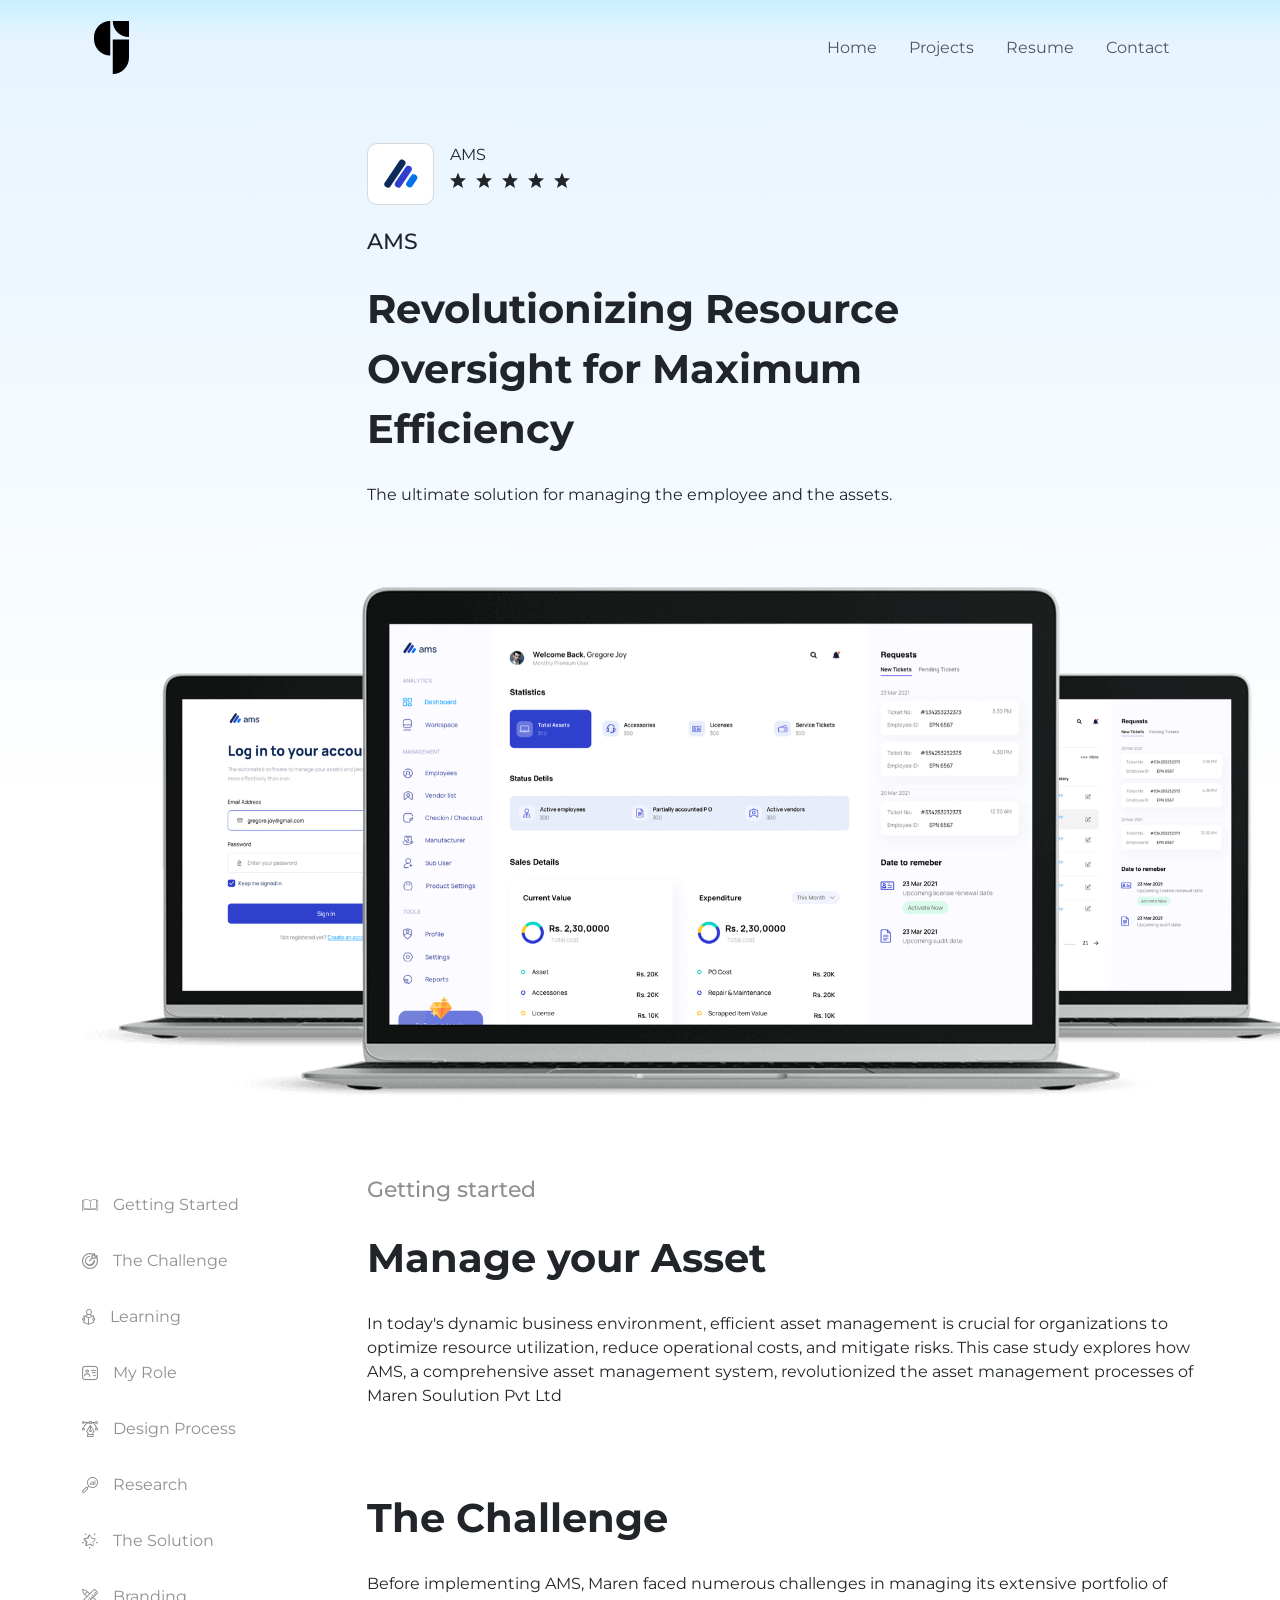
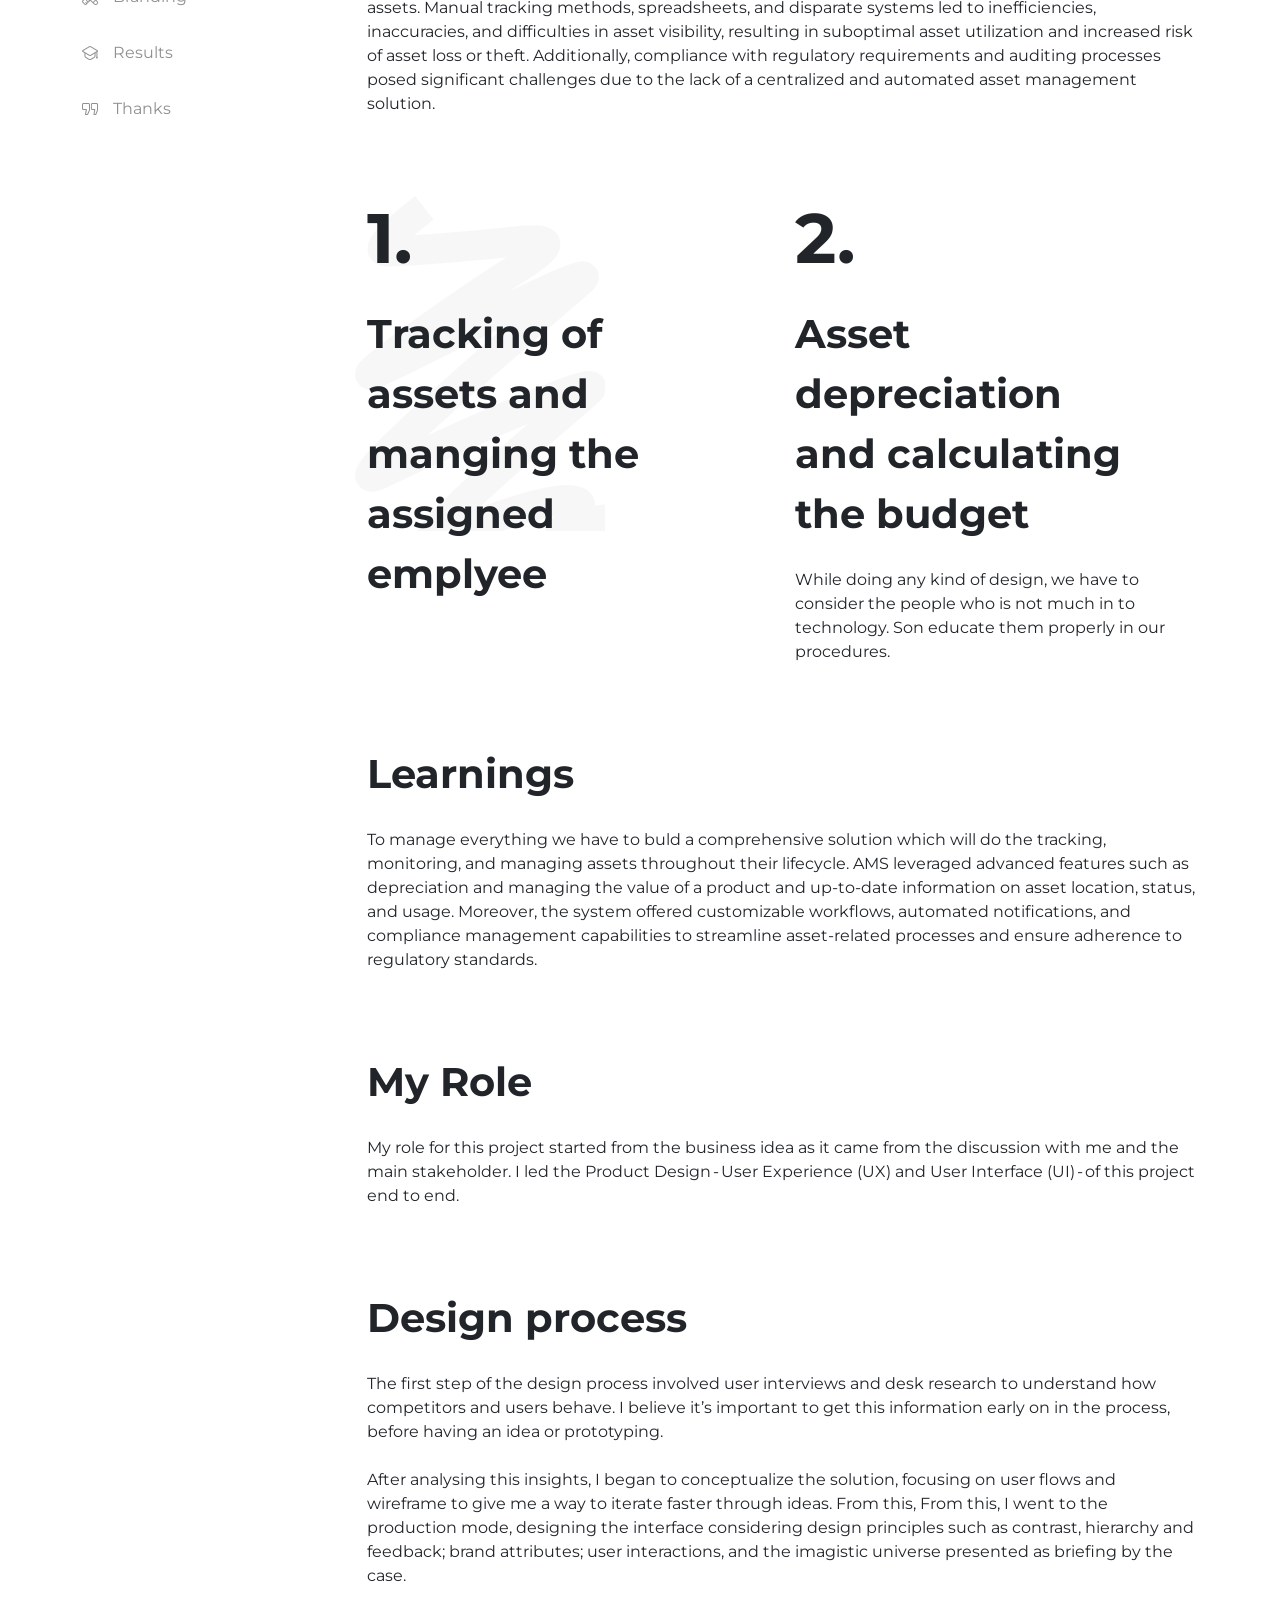
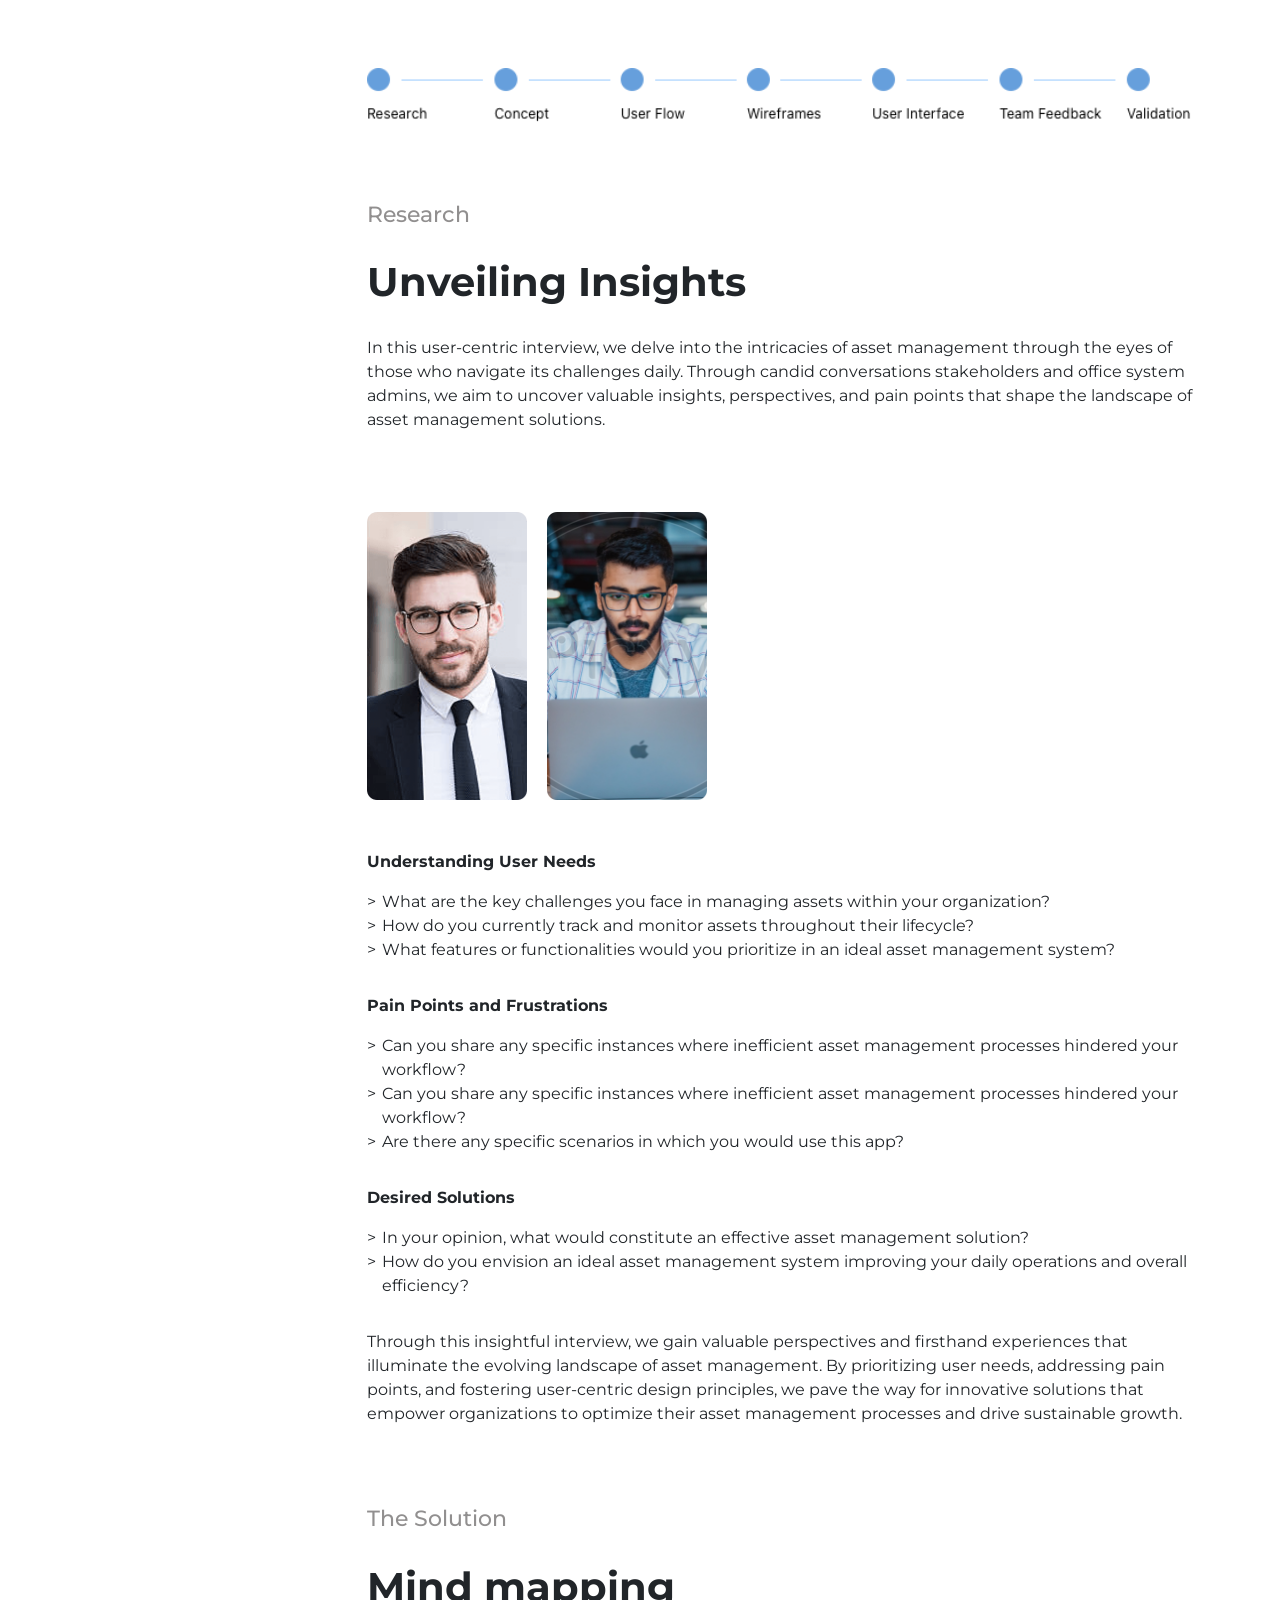
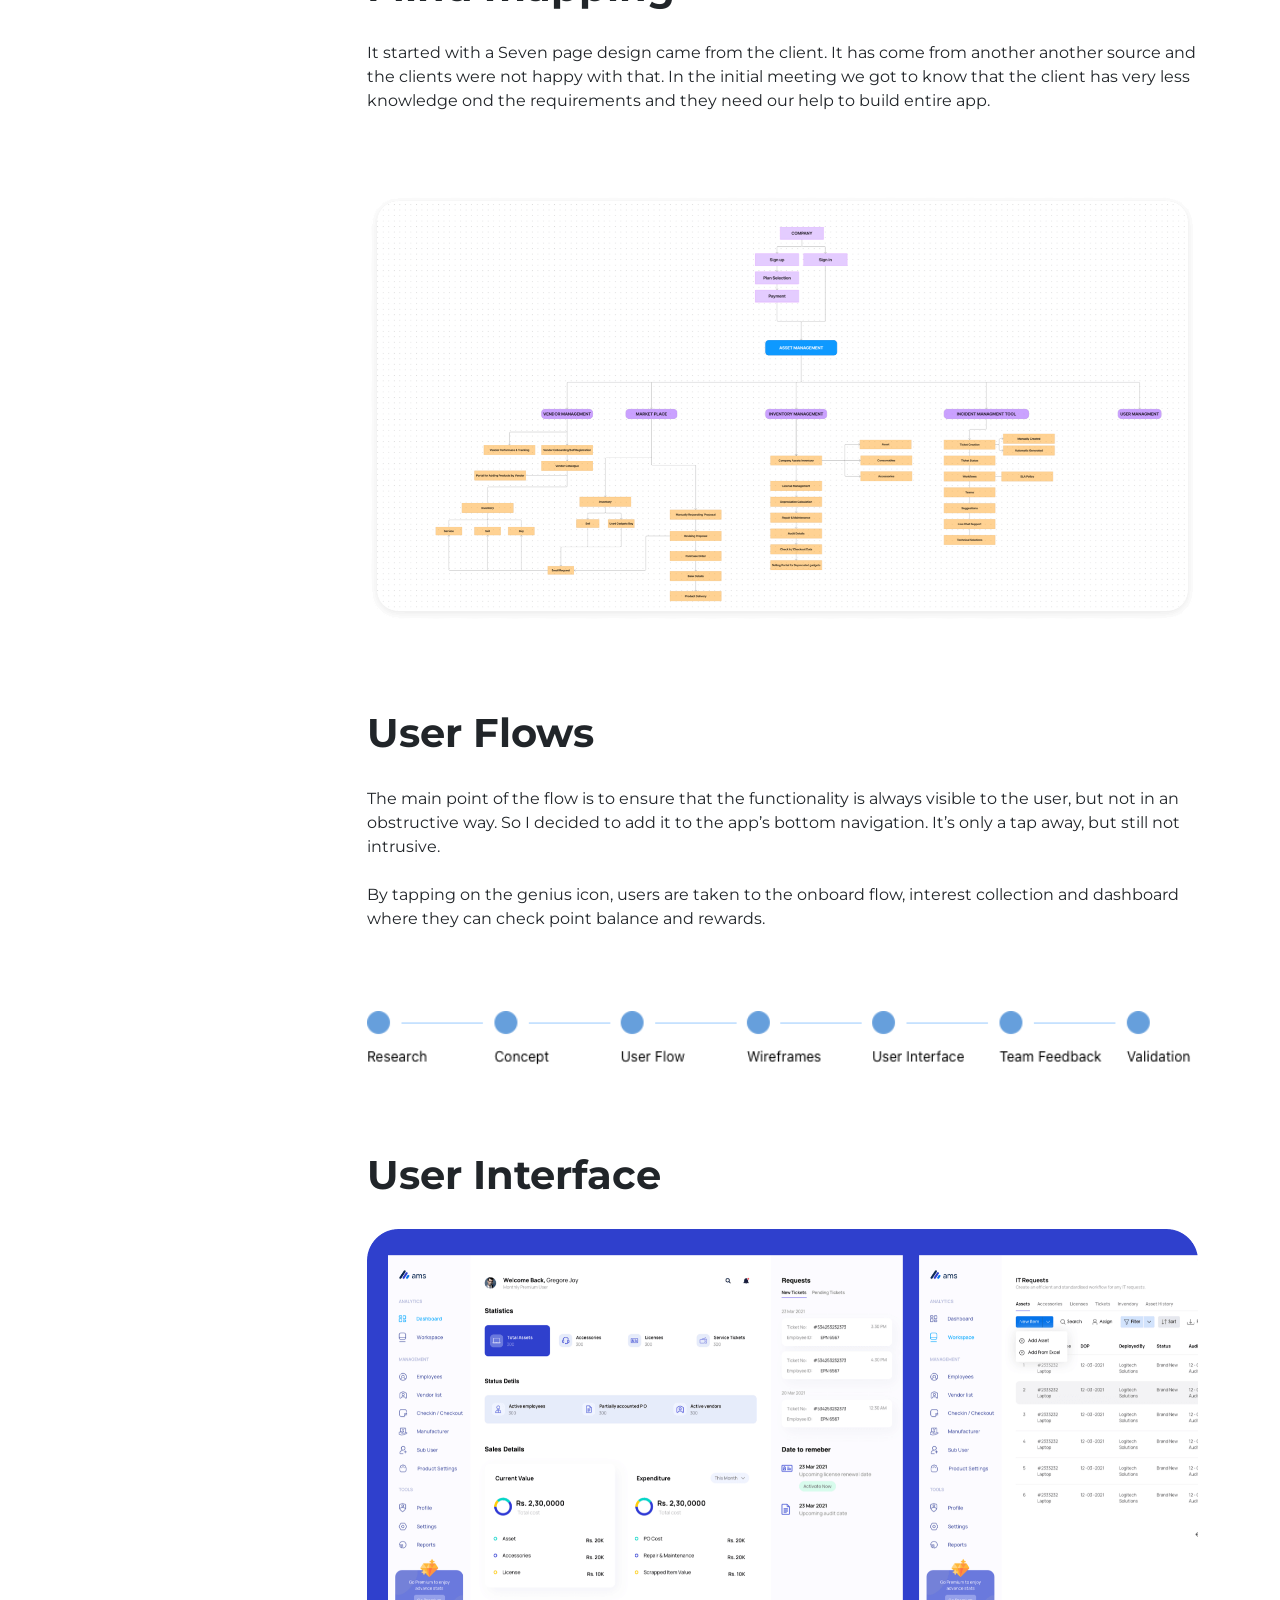
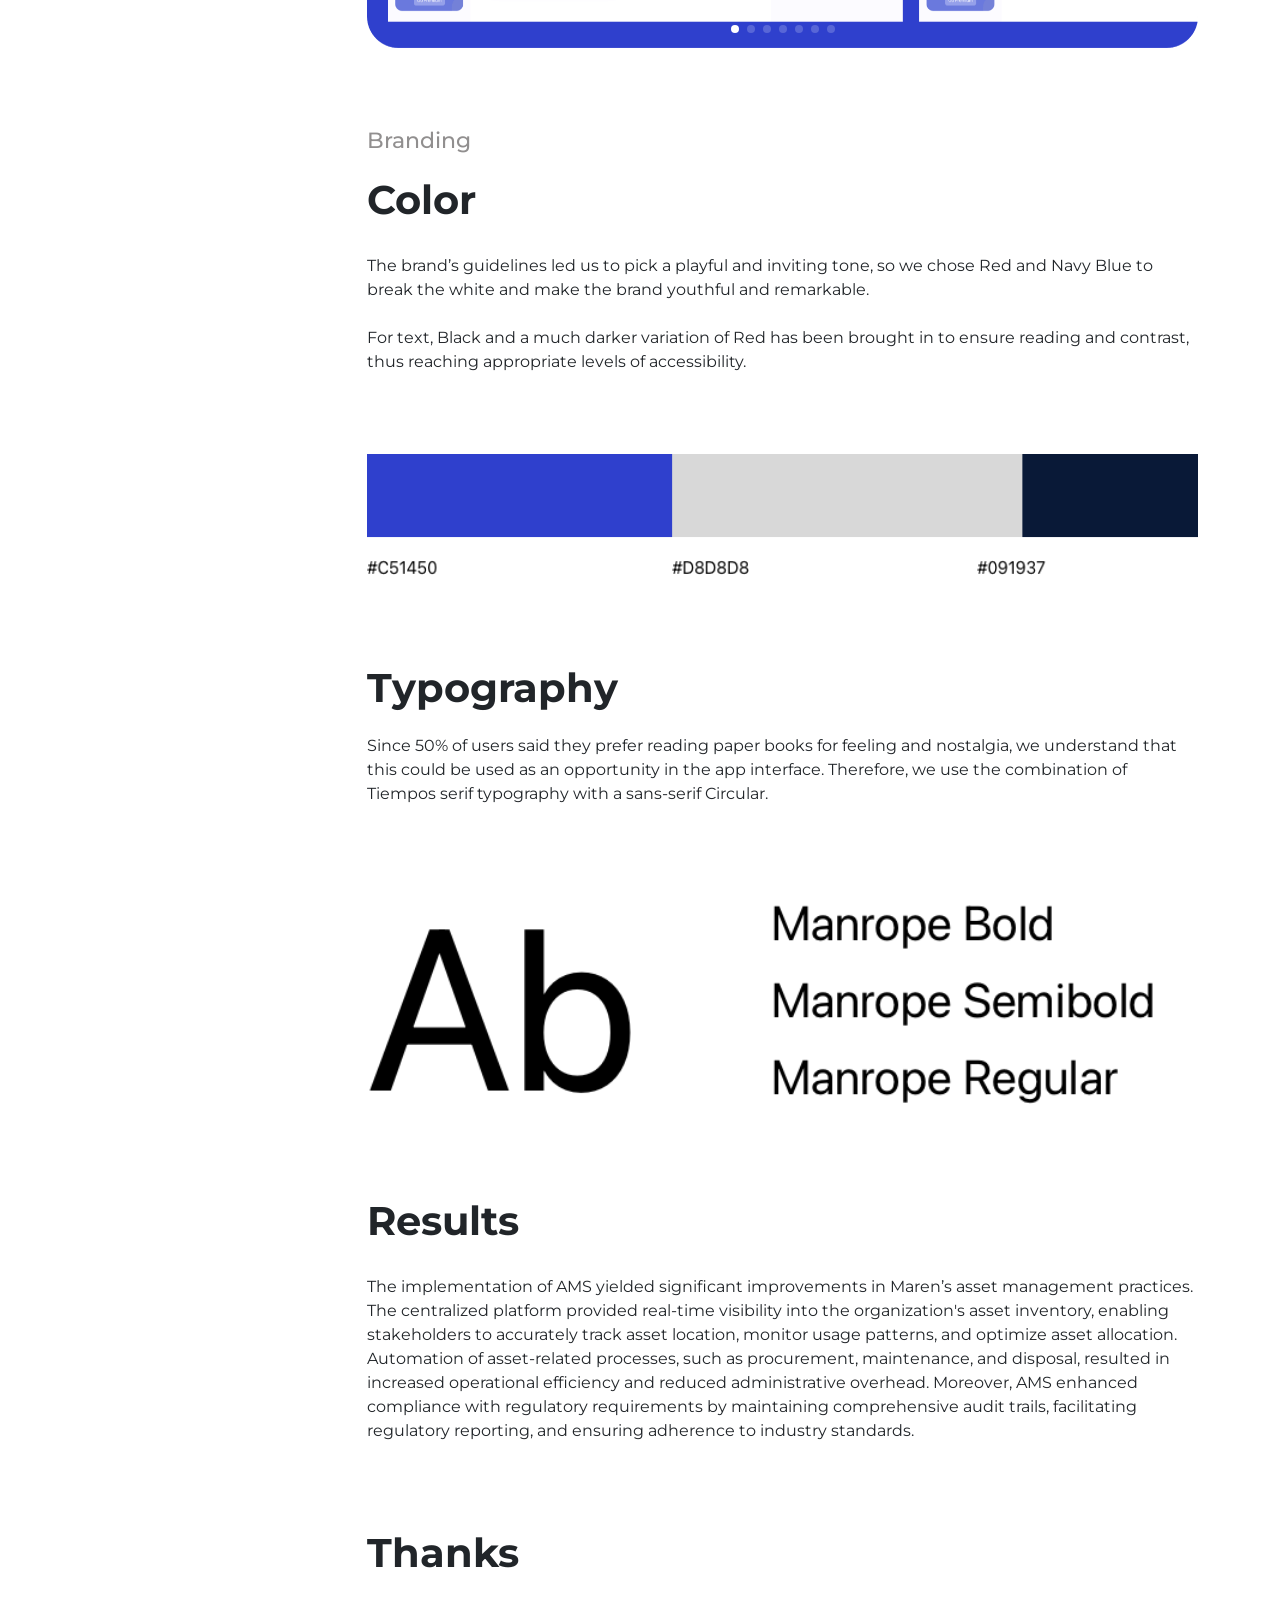
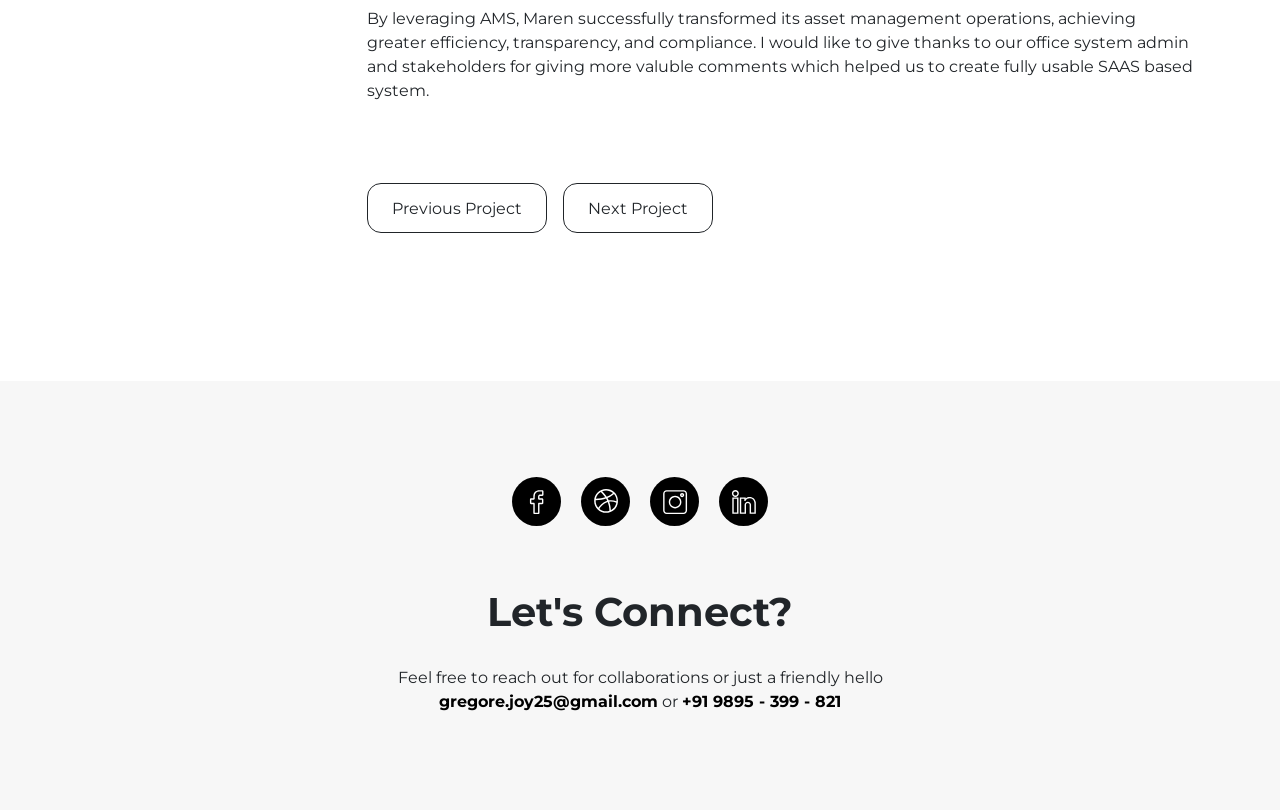
==== commit 300f1006: "Responsive and image changes updated Responsive and image changes updated" ====
--- a/ams.html
+++ b/ams.html
@@ -266,7 +266,7 @@
             </div>
             <h3>Let's Connect?</h3>
             <p>Feel free to reach out for collaborations or just a friendly hello</p> <a href="mailto:gregore.joy25@gmail.com" target="_blank">
-            <strong>gregore.joy25@gmail.com</strong></a> or <a href="https://www.whatsapp.com/9895399821" target="_blank"><strong>+91 9895 - 399 - 821</strong></a>
+            <strong>gregore.joy25@gmail.com</strong></a> or <a href="https://wa.me/9895399821" target="_blank"><strong>+91 9895 - 399 - 821</strong></a>
         </div>
     </footer>
     <script src="https://cdn.jsdelivr.net/npm/bootstrap@5.3.3/dist/js/bootstrap.bundle.min.js" integrity="sha384-YvpcrYf0tY3lHB60NNkmXc5s9fDVZLESaAA55NDzOxhy9GkcIdslK1eN7N6jIeHz" crossorigin="anonymous"></script>
--- a/css/style.css
+++ b/css/style.css
@@ -3,13 +3,14 @@
 h3 {font-size: 40px;line-height: 60px;}h5 {font-size: 30px;}h6 {font-size: 22px;font-weight: 500;}p{margin: 0;}
 body{font-family:'Montserrat', sans-serif;background-color: #F7F7F7;font-size: 1rem;}.body-bg{background-color: var(--bs-body-bg);}.body-bg main,.body-bg-glutfit main,.body-bg-ams main {padding: 3rem 0;position: relative;}
 button,input {font:400 18px/1.7 Cereal,-apple-system,BlinkMacSystemFont,Arial,sans-serif!important;outline: none}.body-bg-glutfit{position: relative;} .body-bg-glutfit::before{content: '';position: absolute;top: 0;left: 0;right: 0;height: 90vh; background: linear-gradient(#FFDEE7 0%, #FFF7F9 50%, #FFF 100%);}.body-bg-glutfit .header,.body-bg-glutfit .bg-body-tertiary,.body-bg-ams .header, .body-bg-ams .bg-body-tertiary{background: transparent!important;}.body-bg-ams:before {content: '';position: absolute;top: 0;left: 0;right: 0;height: 90vh;background: linear-gradient(#C9F0FF 0%, #E7F4FF 5%, #E7F4FF 5%, #FFF 100%);}
-.header {background-color: var(--bs-body-bg);position: relative;}.glutfit-text {color: #C51450;}
+.header {background-color: var(--bs-body-bg);position: relative;}.collapse.show{background-color: #F0F0F0;border-radius: 10px;}.glutfit-text {color: #C51450;}
 .btn {border-radius: 14px;height: 50px;padding: 0;line-height: 50px;}
-.bg-body-tertiary{background-color: var(--bs-body-bg)!important;}.navbar {padding: 1rem 0;}.navbar-expand-lg .navbar-nav .nav-link {padding: 0.5rem 1rem;}.hero-banner {background-color: var(--bs-body-bg);text-align: center;padding:4rem 9rem}.hero-banner h1{font-size: calc(var(--pixel)* 20);margin-top: 30px;}.hero-banner h5{font-weight: normal;font-size: 20px;}code{color: #385EF3;}.jumborton {background-color: var(--bs-body-bg); padding: 5rem;border-radius: 40px;min-height: 746px;display: var(--d-flex);gap: 3rem;flex-wrap: wrap;margin-top: 3rem;}.sanar-bg{background: linear-gradient(#00D580, #00BABD);color: var(--bs-body-bg);}.jumborton-cnt{width: 50%;}.jumborton-img {width: calc(50% - 3rem);text-align: center;}.jumborton .title {margin: 40px 0;line-height: 54px;}.jumborton .details {background-color: #F8F8F8; border-radius: 20px;padding: 1.25rem 2rem;flex: 0 1 100%;color: var(--bs-black);height: 100%;}.jumborton .details .row {align-items: center;}.sanar-bg .details {background-color: #58D4CC;}.star-rating {display: flex;align-items: center;gap: 10px;margin-top: 5px;}.notewhisper-bg{background: linear-gradient(150deg, #02025F, #060707, #130D25, #000000, #0D3232, #017A6B);color: var(--bs-body-bg);}.notewhisper-bg .details {background: linear-gradient(150deg, #111247, #184545);color: var(--bs-body-bg);}.notewhisper-text {color: #49D0F1;}.notewhisper-bg .jumborton-cnt {background: url('../img/notewhisper.png') no-repeat right bottom;}.ams-bg{background: radial-gradient(#C9F0FF, #E7F4FF, #E7F4FF, #E6F1FF);gap: 1rem;}.ams-text{color:#2F40CD}.ams-bg .jumborton-img img {width: 160%; margin-left: -240px; margin-top: 130px;}.gstore-bg {background-color: #FFCCDB;}.fitfood-bg{position: relative;}.fitfood-bg::before {background: url('../img/fitfood-bg.png') no-repeat right;content: '';position: absolute;right: 0;top: 0;width: 648px;height: 441px;}.fitfood-bg .jumborton-img{position: relative;} .fitfood-bg .details {background-color: #FFF5F8;margin-top: -95px;}.footer {padding: 6rem 0;text-align: center;background-color: #F7F7F7;margin-top: 100px;}.social {display: flex;align-items: center;gap: 20px;justify-content: center;}.footer h3 {margin-top: 3.5rem;margin-bottom: 1.5rem;}.footer a {color: var(--bs-black);display: inline-block;text-decoration: none;}
-.projects {display: flex;flex-wrap: wrap;gap: 1.25rem;margin-top: 3rem;}.projects .card {width: 30%;text-align: center;padding: 3rem 2rem;border: none;border-radius: 15px;height: 630px;overflow: hidden;cursor: pointer;text-decoration: none;}.projects .card .card-body{padding: 0;position: relative;z-index: 1;}.projects .card .card-body~img {width:92%;margin: 2rem auto 0 auto;}.projects .ams-bg .card-body~img{width: 170%; position: absolute; bottom: 0; left: -25px;}.projects .fitfood-bg .card-body~img{width: 65%; left: 50%; position: absolute; bottom: 0; transform: translateX(-50%);margin-top: 0;}.projects .card .card-body .title{font-size: 24px;margin: 1.25rem 0 1rem;line-height: 34px;}.sub-title {font-size: 20px;}.projects .fitfood-bg::before {background: url('../img/fitfood-proj-bg.png') no-repeat;background-size: 100%;right: auto; left: 0; bottom: -20px; top: auto; width: 100%;}.fitfood-bg .card-body~img {position: relative;z-index: 9;}.nav-fixed {display: flex;flex-direction: column; justify-content: center; position: sticky;top: 0;}.nav-fixed a {text-decoration: none;color: #918F8F;font-weight: 400;line-height: 3.5;display: inline-flex;align-items: center;gap: 15px;}.nav-fixed a.active {color: #000000;}.gray-text{color: #918F8F;}.zigzag{position: relative;}.zigzag:before {background: url('../img/zigzag.png') no-repeat;width: 250px;height: 335px;content: '';position: absolute;top: 0;left: 0;z-index: -1;}.note-banner-bg {background: url('../img/notewhisper-bg.jpg') no-repeat;width: 100%;height: 900px;background-size: cover;margin-top: -98px;margin-bottom: 3rem;}.note-bg .header,.note-bg .bg-body-tertiary {background: transparent!important;}.note-bg .nav-link {color: #FFF;}.navbar-brand i {font-size: 50px;color: #FFF;}.note-bg {background-color: #FFF;}
+.bg-body-tertiary{background-color: var(--bs-body-bg)!important;}.navbar {padding: 1rem 0;}.navbar-expand-lg .navbar-nav .nav-link {padding: 0.5rem 1rem;}.hero-banner {background-color: var(--bs-body-bg);text-align: center;padding:4rem 9rem}.hero-banner h1{font-size: calc(var(--pixel)* 20);margin-top: 30px;}.hero-banner h5{font-weight: normal;font-size: 20px;}code{color: #385EF3;}.jumborton {background-color: var(--bs-body-bg); padding: 5rem;border-radius: 40px;min-height: 746px;display: var(--d-flex);gap: 3rem;flex-wrap: wrap;margin-top: 3rem;overflow: hidden;}.sanar-bg{background: linear-gradient(#00D580, #00BABD);color: var(--bs-body-bg);}.jumborton-cnt{width: 50%;position: relative;}.jumborton-img {width: calc(50% - 3rem);text-align: center;}.jumborton .title {margin: 40px 0;line-height: 54px;}.jumborton .details {background-color: #F8F8F8; border-radius: 20px;padding: 1.25rem 2rem;flex: 0 1 100%;color: var(--bs-black);height: 100%;}.jumborton .details .row {align-items: center;}.sanar-bg .details {background-color: #58D4CC;}.star-rating {display: flex;align-items: center;gap: 10px;margin-top: 5px;}.notewhisper-bg{background: linear-gradient(150deg, #02025F, #060707, #130D25, #000000, #0D3232, #017A6B);color: var(--bs-body-bg);}.notewhisper-bg .details {background: linear-gradient(150deg, #111247, #184545);color: var(--bs-body-bg);}.notewhisper-text {color: #49D0F1;}.notewhisper-bg .jumborton-cnt {background: url('../img/notewhisper.png') no-repeat right bottom;}.ams-bg{background: radial-gradient(#C9F0FF, #E7F4FF, #E7F4FF, #E6F1FF);gap: 1rem;}.ams-text{color:#2F40CD}.ams-bg .jumborton-img img {width: 160%; margin-left: -240px; margin-top: 130px;}.gstore-bg {background-color: #FFCCDB;}.fitfood-bg{position: relative;}.fitfood-bg::before {background: url('../img/fitfood-bg.png') no-repeat right;content: '';position: absolute;right: 0;top: 0;width: 648px;height: 441px;}.fitfood-bg .jumborton-img{position: relative;} .fitfood-bg .details {background-color: #FFF5F8;margin-top: -95px;}.footer {padding: 6rem 0;text-align: center;background-color: #F7F7F7;margin-top: 100px;}.social {display: flex;align-items: center;gap: 20px;justify-content: center;}.footer h3 {margin-top: 3.5rem;margin-bottom: 1.5rem;}.footer a {color: var(--bs-black);display: inline-block;text-decoration: none;}
+.projects {display: flex;flex-wrap: wrap;gap: 1.25rem;margin-top: 3rem;}.projects .card {width: 30%;text-align: center;padding: 3rem 2rem;border: none;border-radius: 15px;height: 630px;overflow: hidden;cursor: pointer;text-decoration: none;}.projects .card .card-body{padding: 0;position: relative;z-index: 1;}.projects .card .card-body~img {width:92%;margin: 2rem auto 0 auto;}.projects .ams-bg .card-body~img{width: 170%; position: absolute; bottom: 0; left: -25px;}.projects .fitfood-bg .card-body~img{width: 65%; left: 50%; position: absolute; bottom: 0; transform: translateX(-50%);margin-top: 0;}.projects .card .card-body .title{font-size: 24px;margin: 1.25rem 0 1rem;line-height: 34px;}.sub-title {font-size: 20px;}.projects .fitfood-bg::before {background: url('../img/fitfood-proj-bg.png') no-repeat;background-size: 100%;right: auto; left: 0; bottom: -20px; top: auto; width: 100%;}.fitfood-bg .card-body~img {position: relative;z-index: 9;}.nav-fixed {display: flex;flex-direction: column; justify-content: center; position: sticky;top: 0;}.nav-fixed a {text-decoration: none;color: #918F8F;font-weight: 400;line-height: 3.5;display: inline-flex;align-items: center;gap: 15px;}.nav-fixed a.active {color: #000000;}.gray-text{color: #918F8F;}.zigzag{position: relative;}.zigzag:before {background: url('../img/zigzag.png') no-repeat;width: 250px;height: 335px;content: '';position: absolute;top: 0;left: 0;z-index: -1;}.note-banner-bg {width: 100%;height: 800px;;margin-bottom: 3rem;}.note-bg .header,.note-bg .bg-body-tertiary {background: transparent!important;}.note-bg .nav-link {color: #FFF;}.navbar-brand i {font-size: 50px;color: #FFF;}.note-bg {background-color: #FFF;}.note-bg::before {content: '';position: absolute;top: 0;left: 0;right: 0;height: 900px;background: url('../img/notewhisper-bg.jpg') no-repeat;background-size: 100%;}
 .my-team {display: flex;align-items: center;gap: 1.25rem;margin-top: 2rem;}.my-team figure{height: 140px;width: 130px;overflow: hidden;}.my-team2 figure{height: 140px;width: 140px;}.my-team3 figure{height: 290px;width: 160px;}.my-team figure img{width: 100%;}.user-inter {margin: 2rem 0;}.user-inter p {margin: 0;position: relative; padding-left: 15px;}.user-inter p:before { content: '>'; position: absolute; left: 0; font-size: 1rem; }.impact {border-radius: 1.25rem;padding: 1.25rem;background-color: #F8F8F8;margin-top: 2rem;font-weight: 600;}
 .impact-flex {display: flex;align-items: center;justify-content: space-between;flex-wrap: wrap;}.impact-flex-item {display: flex;gap: 1rem;align-items: center;}.impact-flex-item i{font-size: 36px;}.impact-flex-item i.icon-rating{font-size: inherit;} hr {border-top: solid #979797;margin: 2rem 0;}
 .lead-app {display: inline-flex;align-items: center;gap: 15px;}.icon-trophy {font-size: 28px;}.contactus {margin: 3rem 0;}.contactus .card {margin: 0 auto;width: 50%;}.img-cover {object-fit: cover;width: 100%;}.coming-soon {color: #000000;opacity: 50%;}.notewhisper-bg .coming-soon {color: #FFF;opacity: 50%;}.app-img {height: 510px;}.mt-5 {margin-top: 5rem!important;}.mb-5 {margin-bottom: 5rem!important;}.fw-500 {font-weight: 500;}.logo-brdr {border: 1px solid #DAD9D9;border-radius: 10px;}.swiper-pagination-bullet {background: #FFF;}.shadow-cnt {background: linear-gradient(#ddd, #FFF);height: 50px;}
 @media only screen and (max-width: 768px), only screen and (max-device-width: 768px){
-    .contactus .card {margin: 0 auto;width: 100%;}.projects .card,.jumborton-cnt,.app-img {width: 100%;}.hero-banner {padding: 1rem;}.jumborton {margin-top: 1rem;gap: 1rem;padding: 1rem;flex-direction: column;}.jumborton-img {text-align: center;margin: auto;}.jumborton-img img {width: 100%;}.jumborton .details {padding: 1rem;}.lead-app {margin: 0.75rem 0;}.text-end .btn-dark {display: block;width: 100%;}.fitfood-bg .details {margin-top: -18px;}.body-bg main, .body-bg-glutfit main, .body-bg-ams main {padding: 1rem 0;}.my-team {flex-wrap: wrap;}.note-banner-bg {background-size: 100%;height: 250px;}
+    .hero-banner h1 {font-size: calc(var(--pixel)* 15);}.hero-banner h5 { font-size: 16px; }h5 {font-size: 18px;}h3 {font-size: 30px;line-height: 38px;}
+    .contactus .card {margin: 0 auto;width: 100%;}.projects .card,.jumborton-cnt,.app-img {width: 100%;}.hero-banner {padding: 1rem;}.jumborton {margin-top: 1rem;gap: 1rem;padding: 1rem;flex-direction: column;border-radius: 20px;}.jumborton .title{font-size: 28px;line-height: 40px;margin: 20px 0;}.jumborton-img {text-align: center;margin: auto;width: 100%;}.jumborton-img img {width: 100%;}.jumborton .details {padding: 1rem;}.lead-app {margin: 0.75rem 0;}.text-end .btn-dark {display: block;width: 100%;}.fitfood-bg .details {margin-top: -18px;}.body-bg main, .body-bg-glutfit main, .body-bg-ams main {padding: 1rem 0;}.my-team {flex-wrap: wrap;}.note-banner-bg {background-size: 100%;height: 178px;margin-bottom: 1rem;}.details .col-md-5.text-end,.details .col-md-8.text-end { margin-top: 15px; }.ams-bg .jumborton-img img {width: 100%; margin-left: 0; margin-top: 0;}.fitfood-bg::before {right: -16px;}.footer {padding: 2rem 0;margin-top: 30px;}.footer h3 { margin-top: 1rem; margin-bottom: 1rem; }.mb-5 { margin-bottom: 2rem!important; }.mt-5 { margin-top: 2rem!important; }.impact-flex {flex-direction: column;    align-items: flex-start;gap: 20px;}hr { margin: 1rem 0; }.app-img {height: auto;}.img-mob {width: 100%;}.note-bg .navbar-toggler {border-color: #FFF;background: #FFF;}.note-bg .nav-link {color: inherit;}
 }
